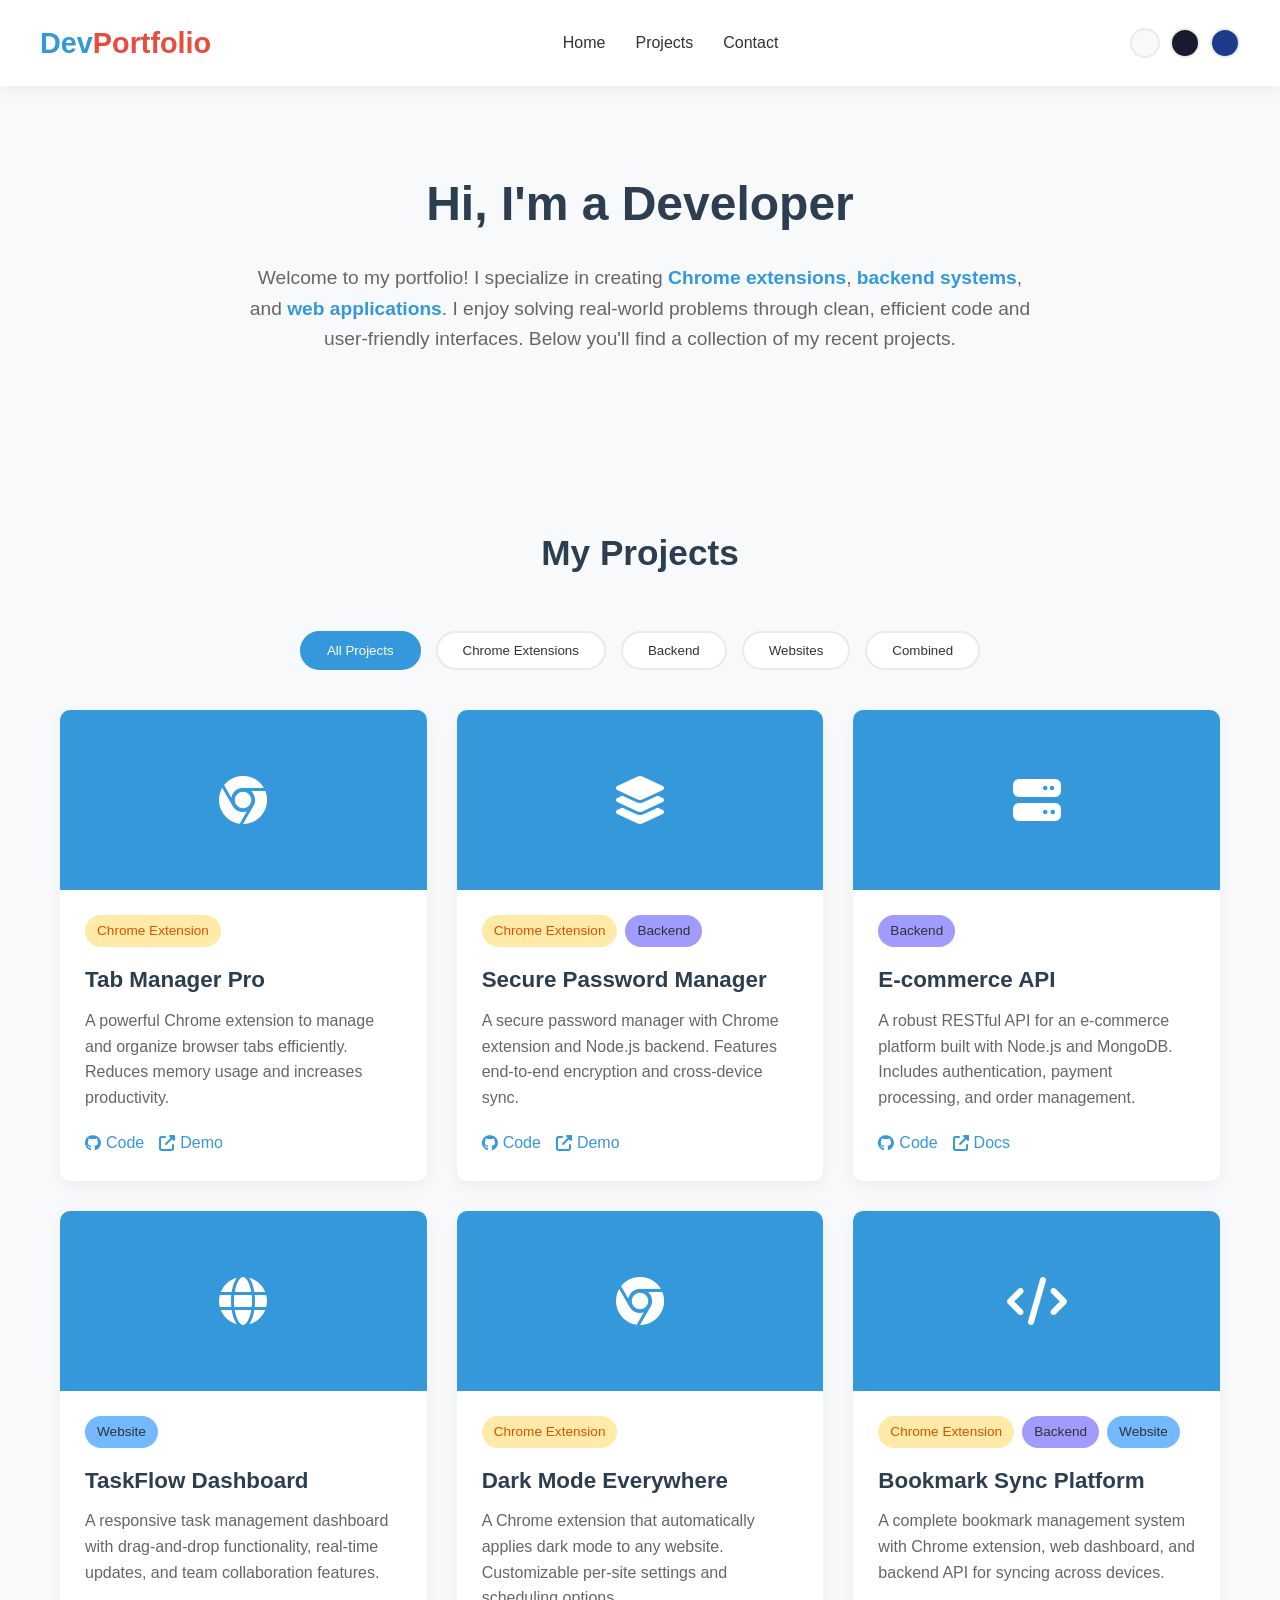
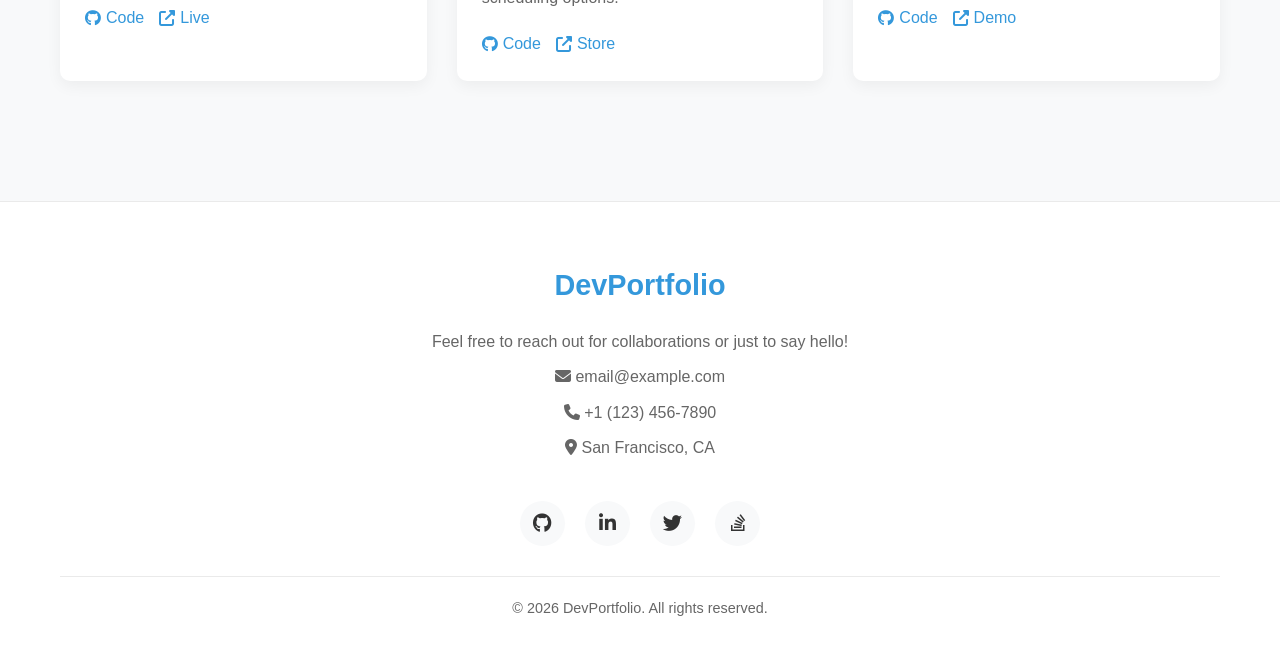
==== index.html @ abdb1343 "first comment" ====
<!DOCTYPE html>
<html lang="en">
<head>
    <meta charset="UTF-8">
    <meta name="viewport" content="width=device-width, initial-scale=1.0">
    <title>My Projects Portfolio</title>
    <link rel="stylesheet" href="https://cdnjs.cloudflare.com/ajax/libs/font-awesome/6.4.0/css/all.min.css">
    <link rel="stylesheet" href="styles.css">
</head>
<body>
    <!-- Header with navigation -->
    <header>
        <div class="container nav-container">
            <div class="logo">Dev<span>Portfolio</span></div>
            <ul class="nav-links">
                <li><a href="#home">Home</a></li>
                <li><a href="#projects">Projects</a></li>
                <li><a href="#contact">Contact</a></li>
            </ul>
            <div class="theme-switcher">
                <div class="theme-btn light" title="Light theme"></div>
                <div class="theme-btn dark" title="Dark theme"></div>
                <div class="theme-btn blue" title="Blue theme"></div>
            </div>
        </div>
    </header>

    <!-- Hero section with introduction -->
    <section class="hero" id="home">
        <div class="container">
            <h1>Hi, I'm a Developer</h1>
            <p>
                Welcome to my portfolio! I specialize in creating <span class="highlight">Chrome extensions</span>, 
                <span class="highlight">backend systems</span>, and <span class="highlight">web applications</span>. 
                I enjoy solving real-world problems through clean, efficient code and user-friendly interfaces.
                Below you'll find a collection of my recent projects.
            </p>
        </div>
    </section>

    <!-- Projects section -->
    <section class="projects" id="projects">
        <div class="container">
            <h2 class="section-title">My Projects</h2>
            
            <!-- Project category tabs -->
            <div class="category-tabs">
                <button class="category-btn active" data-category="all">All Projects</button>
                <button class="category-btn" data-category="chrome">Chrome Extensions</button>
                <button class="category-btn" data-category="backend">Backend</button>
                <button class="category-btn" data-category="web">Websites</button>
                <button class="category-btn" data-category="combined">Combined</button>
            </div>

            <!-- Projects grid -->
            <div class="projects-grid">
                <!-- Project 1 - Chrome Extension -->
                <div class="project-card" data-category="chrome">
                    <div class="project-image">
                        <i class="fab fa-chrome"></i>
                    </div>
                    <div class="project-content">
                        <div class="project-tags">
                            <span class="project-tag chrome">Chrome Extension</span>
                        </div>
                        <h3 class="project-title">Tab Manager Pro</h3>
                        <p class="project-description">
                            A powerful Chrome extension to manage and organize browser tabs efficiently. 
                            Reduces memory usage and increases productivity.
                        </p>
                        <div class="project-links">
                            <a href="#" class="project-link">
                                <i class="fab fa-github"></i> Code
                            </a>
                            <a href="#" class="project-link">
                                <i class="fas fa-external-link-alt"></i> Demo
                            </a>
                        </div>
                    </div>
                </div>

                <!-- Project 2 - Chrome Extension + Backend -->
                <div class="project-card" data-category="combined">
                    <div class="project-image">
                        <i class="fas fa-layer-group"></i>
                    </div>
                    <div class="project-content">
                        <div class="project-tags">
                            <span class="project-tag chrome">Chrome Extension</span>
                            <span class="project-tag backend">Backend</span>
                        </div>
                        <h3 class="project-title">Secure Password Manager</h3>
                        <p class="project-description">
                            A secure password manager with Chrome extension and Node.js backend. 
                            Features end-to-end encryption and cross-device sync.
                        </p>
                        <div class="project-links">
                            <a href="#" class="project-link">
                                <i class="fab fa-github"></i> Code
                            </a>
                            <a href="#" class="project-link">
                                <i class="fas fa-external-link-alt"></i> Demo
                            </a>
                        </div>
                    </div>
                </div>

                <!-- Project 3 - Backend -->
                <div class="project-card" data-category="backend">
                    <div class="project-image">
                        <i class="fas fa-server"></i>
                    </div>
                    <div class="project-content">
                        <div class="project-tags">
                            <span class="project-tag backend">Backend</span>
                        </div>
                        <h3 class="project-title">E-commerce API</h3>
                        <p class="project-description">
                            A robust RESTful API for an e-commerce platform built with Node.js and MongoDB. 
                            Includes authentication, payment processing, and order management.
                        </p>
                        <div class="project-links">
                            <a href="#" class="project-link">
                                <i class="fab fa-github"></i> Code
                            </a>
                            <a href="#" class="project-link">
                                <i class="fas fa-external-link-alt"></i> Docs
                            </a>
                        </div>
                    </div>
                </div>

                <!-- Project 4 - Website -->
                <div class="project-card" data-category="web">
                    <div class="project-image">
                        <i class="fas fa-globe"></i>
                    </div>
                    <div class="project-content">
                        <div class="project-tags">
                            <span class="project-tag web">Website</span>
                        </div>
                        <h3 class="project-title">TaskFlow Dashboard</h3>
                        <p class="project-description">
                            A responsive task management dashboard with drag-and-drop functionality, 
                            real-time updates, and team collaboration features.
                        </p>
                        <div class="project-links">
                            <a href="#" class="project-link">
                                <i class="fab fa-github"></i> Code
                            </a>
                            <a href="#" class="project-link">
                                <i class="fas fa-external-link-alt"></i> Live
                            </a>
                        </div>
                    </div>
                </div>

                <!-- Project 5 - Chrome Extension -->
                <div class="project-card" data-category="chrome">
                    <div class="project-image">
                        <i class="fab fa-chrome"></i>
                    </div>
                    <div class="project-content">
                        <div class="project-tags">
                            <span class="project-tag chrome">Chrome Extension</span>
                        </div>
                        <h3 class="project-title">Dark Mode Everywhere</h3>
                        <p class="project-description">
                            A Chrome extension that automatically applies dark mode to any website. 
                            Customizable per-site settings and scheduling options.
                        </p>
                        <div class="project-links">
                            <a href="#" class="project-link">
                                <i class="fab fa-github"></i> Code
                            </a>
                            <a href="#" class="project-link">
                                <i class="fas fa-external-link-alt"></i> Store
                            </a>
                        </div>
                    </div>
                </div>

                <!-- Project 6 - Combined -->
                <div class="project-card" data-category="combined">
                    <div class="project-image">
                        <i class="fas fa-code"></i>
                    </div>
                    <div class="project-content">
                        <div class="project-tags">
                            <span class="project-tag chrome">Chrome Extension</span>
                            <span class="project-tag backend">Backend</span>
                            <span class="project-tag web">Website</span>
                        </div>
                        <h3 class="project-title">Bookmark Sync Platform</h3>
                        <p class="project-description">
                            A complete bookmark management system with Chrome extension, web dashboard, 
                            and backend API for syncing across devices.
                        </p>
                        <div class="project-links">
                            <a href="#" class="project-link">
                                <i class="fab fa-github"></i> Code
                            </a>
                            <a href="#" class="project-link">
                                <i class="fas fa-external-link-alt"></i> Demo
                            </a>
                        </div>
                    </div>
                </div>
            </div>
        </div>
    </section>

    <!-- Footer with contact info -->
    <footer id="contact">
        <div class="container">
            <div class="footer-content">
                <div class="footer-logo">Dev<span>Portfolio</span></div>
                
                <div class="contact-info">
                    <p>Feel free to reach out for collaborations or just to say hello!</p>
                    <!-- You can update these contact details later -->
                    <p><i class="fas fa-envelope"></i> email@example.com</p>
                    <p><i class="fas fa-phone"></i> +1 (123) 456-7890</p>
                    <p><i class="fas fa-map-marker-alt"></i> San Francisco, CA</p>
                </div>
                
                <div class="social-icons">
                    <!-- You can update these social links later -->
                    <a href="#" class="social-icon" title="GitHub">
                        <i class="fab fa-github"></i>
                    </a>
                    <a href="#" class="social-icon" title="LinkedIn">
                        <i class="fab fa-linkedin-in"></i>
                    </a>
                    <a href="#" class="social-icon" title="Twitter">
                        <i class="fab fa-twitter"></i>
                    </a>
                    <a href="#" class="social-icon" title="Stack Overflow">
                        <i class="fab fa-stack-overflow"></i>
                    </a>
                </div>
                
                <div class="copyright">
                    &copy; <span id="currentYear"></span> DevPortfolio. All rights reserved.
                </div>
            </div>
        </div>
    </footer>

    <script src="script.js"></script>
</body>
</html>
---- styles.css ----
/* CSS Variables for easy theme changes */
        :root {
            /* Light theme (default) */
            --primary-color: #2c3e50;
            --secondary-color: #3498db;
            --accent-color: #e74c3c;
            --background-color: #f8f9fa;
            --card-background: #ffffff;
            --text-color: #333333;
            --text-light: #666666;
            --border-color: #eaeaea;
            --shadow: 0 5px 15px rgba(0, 0, 0, 0.05);
            --transition: all 0.3s ease;
        }

        /* Dark theme */
        .dark-theme {
            --primary-color: #ecf0f1;
            --secondary-color: #3498db;
            --accent-color: #e74c3c;
            --background-color: #1a1a2e;
            --card-background: #16213e;
            --text-color: #f1f1f1;
            --text-light: #b0b0b0;
            --border-color: #2d3748;
            --shadow: 0 5px 15px rgba(0, 0, 0, 0.2);
        }

        /* Blue theme */
        .blue-theme {
            --primary-color: #1e3a8a;
            --secondary-color: #3b82f6;
            --accent-color: #f59e0b;
            --background-color: #f0f9ff;
            --card-background: #ffffff;
            --text-color: #1e293b;
            --text-light: #64748b;
            --border-color: #e2e8f0;
            --shadow: 0 5px 15px rgba(59, 130, 246, 0.05);
        }

        /* Reset and base styles */
        * {
            margin: 0;
            padding: 0;
            box-sizing: border-box;
        }

        body {
            font-family: 'Segoe UI', Tahoma, Geneva, Verdana, sans-serif;
            background-color: var(--background-color);
            color: var(--text-color);
            line-height: 1.6;
            transition: var(--transition);
        }

        .container {
            max-width: 1200px;
            margin: 0 auto;
            padding: 0 20px;
        }

        /* Header styles */
        header {
            background-color: var(--card-background);
            box-shadow: var(--shadow);
            position: sticky;
            top: 0;
            z-index: 100;
        }

        .nav-container {
            display: flex;
            justify-content: space-between;
            align-items: center;
            padding: 20px 0;
        }

        .logo {
            font-size: 1.8rem;
            font-weight: 700;
            color: var(--secondary-color);
        }

        .logo span {
            color: var(--accent-color);
        }

        .nav-links {
            display: flex;
            list-style: none;
            gap: 30px;
        }

        .nav-links a {
            text-decoration: none;
            color: var(--text-color);
            font-weight: 500;
            transition: var(--transition);
        }

        .nav-links a:hover {
            color: var(--secondary-color);
        }

        .theme-switcher {
            display: flex;
            gap: 10px;
        }

        .theme-btn {
            width: 30px;
            height: 30px;
            border-radius: 50%;
            border: 2px solid var(--border-color);
            cursor: pointer;
            transition: var(--transition);
        }

        .theme-btn:hover {
            transform: scale(1.1);
        }

        .theme-btn.light {
            background-color: #f8f9fa;
        }

        .theme-btn.dark {
            background-color: #1a1a2e;
        }

        .theme-btn.blue {
            background-color: #1e3a8a;
        }

        /* Hero section */
        .hero {
            padding: 80px 0;
            text-align: center;
        }

        .hero h1 {
            font-size: 3rem;
            margin-bottom: 20px;
            color: var(--primary-color);
        }

        .hero p {
            font-size: 1.2rem;
            max-width: 800px;
            margin: 0 auto 30px;
            color: var(--text-light);
        }

        .highlight {
            color: var(--secondary-color);
            font-weight: 600;
        }

        /* Projects section */
        .section-title {
            text-align: center;
            margin-bottom: 50px;
            color: var(--primary-color);
            font-size: 2.2rem;
        }

        .projects {
            padding: 60px 0;
        }

        .category-tabs {
            display: flex;
            justify-content: center;
            flex-wrap: wrap;
            gap: 15px;
            margin-bottom: 40px;
        }

        .category-btn {
            padding: 10px 25px;
            background-color: var(--card-background);
            border: 2px solid var(--border-color);
            color: var(--text-color);
            border-radius: 30px;
            cursor: pointer;
            font-weight: 500;
            transition: var(--transition);
        }

        .category-btn.active,
        .category-btn:hover {
            background-color: var(--secondary-color);
            color: white;
            border-color: var(--secondary-color);
        }

        .projects-grid {
            display: grid;
            grid-template-columns: repeat(auto-fill, minmax(300px, 1fr));
            gap: 30px;
        }

        .project-card {
            background-color: var(--card-background);
            border-radius: 10px;
            overflow: hidden;
            box-shadow: var(--shadow);
            transition: var(--transition);
        }

        .project-card:hover {
            transform: translateY(-10px);
            box-shadow: 0 15px 30px rgba(0, 0, 0, 0.1);
        }

        .project-image {
            height: 180px;
            background-color: var(--secondary-color);
            display: flex;
            align-items: center;
            justify-content: center;
            color: white;
            font-size: 3rem;
        }

        .project-content {
            padding: 25px;
        }

        .project-tags {
            display: flex;
            flex-wrap: wrap;
            gap: 8px;
            margin-bottom: 15px;
        }

        .project-tag {
            background-color: var(--background-color);
            color: var(--text-light);
            padding: 5px 12px;
            border-radius: 20px;
            font-size: 0.85rem;
        }

        .project-tag.chrome {
            background-color: #ffeaa7;
            color: #d35400;
        }

        .project-tag.backend {
            background-color: #a29bfe;
            color: #2d3436;
        }

        .project-tag.web {
            background-color: #74b9ff;
            color: #2d3436;
        }

        .project-tag.combined {
            background-color: #fd79a8;
            color: white;
        }

        .project-title {
            font-size: 1.4rem;
            margin-bottom: 10px;
            color: var(--primary-color);
        }

        .project-description {
            color: var(--text-light);
            margin-bottom: 20px;
        }

        .project-links {
            display: flex;
            gap: 15px;
        }

        .project-link {
            text-decoration: none;
            color: var(--secondary-color);
            font-weight: 500;
            display: flex;
            align-items: center;
            gap: 5px;
            transition: var(--transition);
        }

        .project-link:hover {
            color: var(--accent-color);
        }

        /* Footer */
        footer {
            background-color: var(--card-background);
            padding: 60px 0 30px;
            margin-top: 60px;
            border-top: 1px solid var(--border-color);
        }

        .footer-content {
            display: flex;
            flex-direction: column;
            align-items: center;
            text-align: center;
        }

        .footer-logo {
            font-size: 1.8rem;
            font-weight: 700;
            color: var(--secondary-color);
            margin-bottom: 20px;
        }

        .contact-info {
            margin-bottom: 30px;
        }

        .contact-info p {
            margin-bottom: 10px;
            color: var(--text-light);
        }

        .social-icons {
            display: flex;
            gap: 20px;
            margin-bottom: 30px;
        }

        .social-icon {
            display: flex;
            align-items: center;
            justify-content: center;
            width: 45px;
            height: 45px;
            background-color: var(--background-color);
            color: var(--text-color);
            border-radius: 50%;
            font-size: 1.2rem;
            transition: var(--transition);
            text-decoration: none;
        }

        .social-icon:hover {
            background-color: var(--secondary-color);
            color: white;
            transform: translateY(-5px);
        }

        .copyright {
            color: var(--text-light);
            font-size: 0.9rem;
            padding-top: 20px;
            border-top: 1px solid var(--border-color);
            width: 100%;
        }

        /* Responsive design */
        @media (max-width: 768px) {
            .nav-container {
                flex-direction: column;
                gap: 20px;
            }

            .nav-links {
                gap: 20px;
            }

            .hero h1 {
                font-size: 2.2rem;
            }

            .hero p {
                font-size: 1rem;
            }

            .projects-grid {
                grid-template-columns: repeat(auto-fill, minmax(280px, 1fr));
            }

            .category-tabs {
                gap: 10px;
            }

            .category-btn {
                padding: 8px 20px;
                font-size: 0.9rem;
            }
        }

        @media (max-width: 480px) {
            .nav-links {
                flex-direction: column;
                align-items: center;
                gap: 10px;
            }

            .hero h1 {
                font-size: 1.8rem;
            }

            .section-title {
                font-size: 1.8rem;
            }

            .projects-grid {
                grid-template-columns: 1fr;
            }
        }
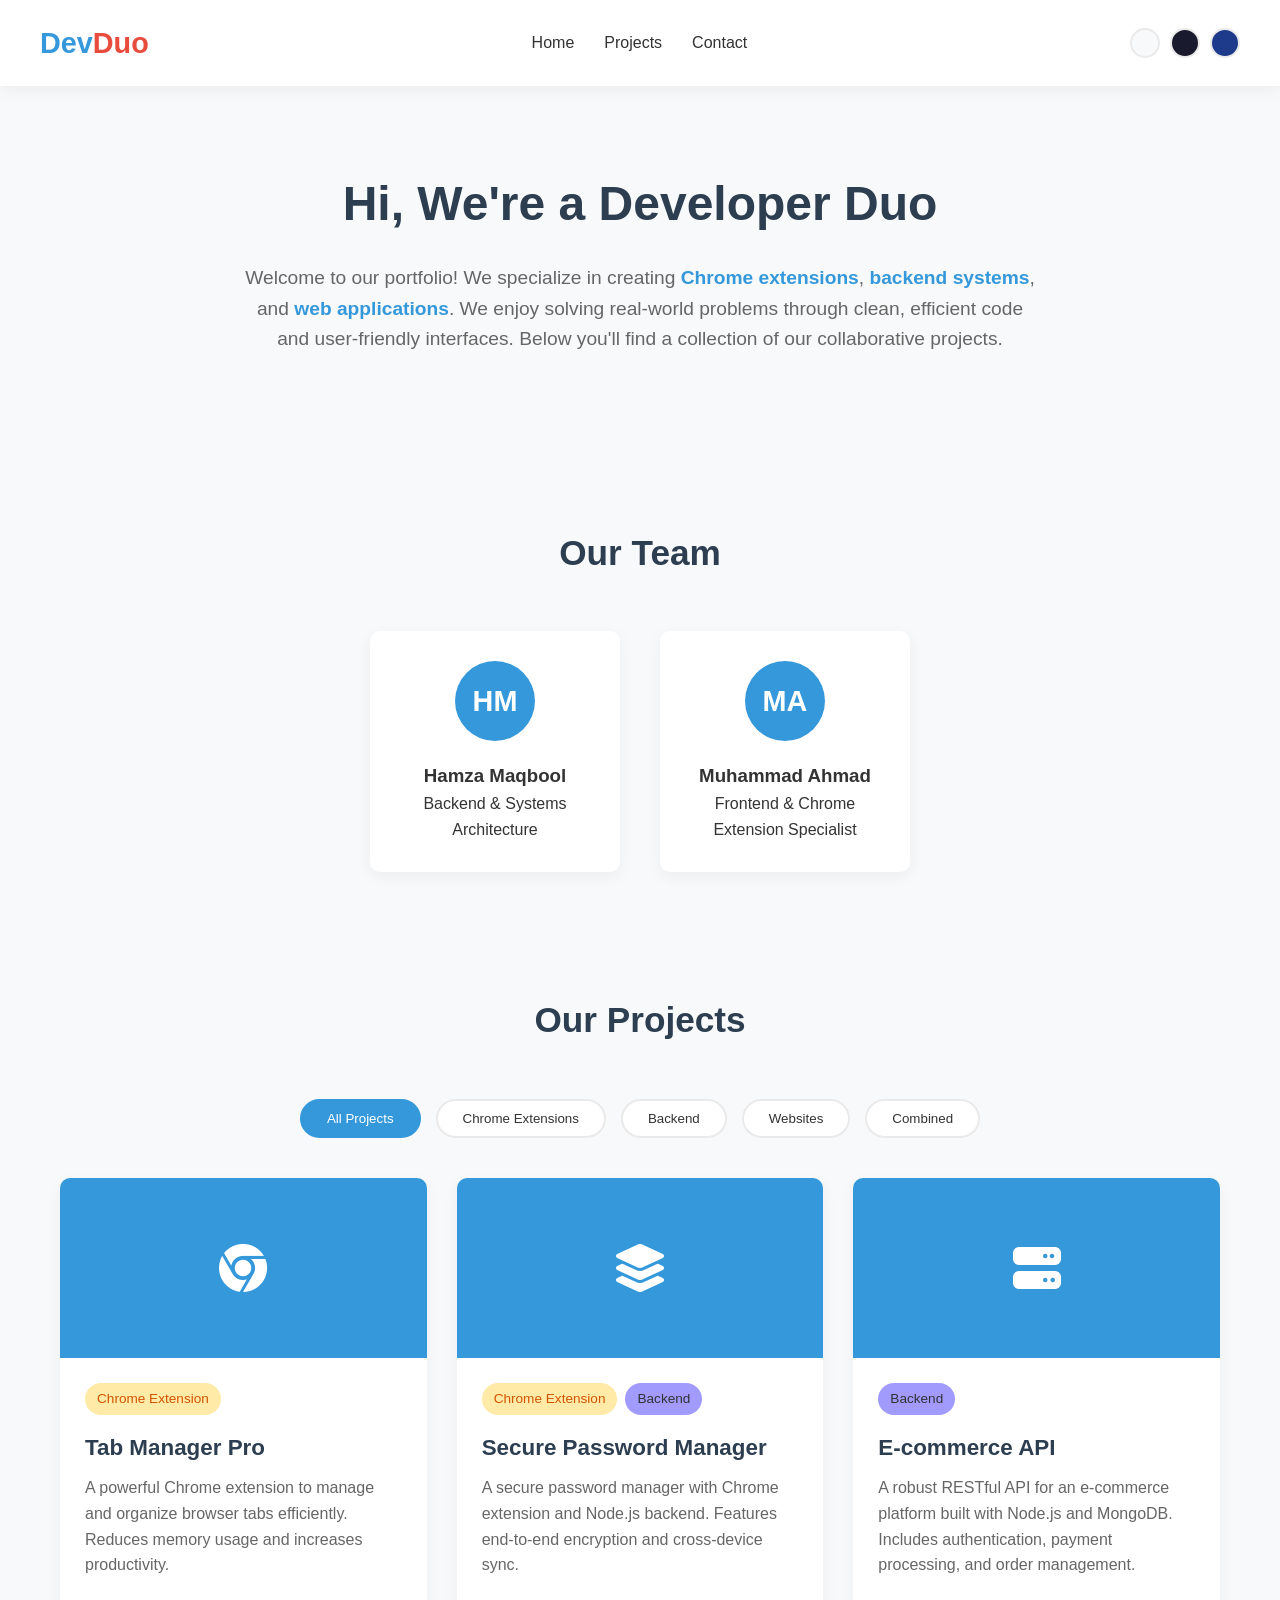
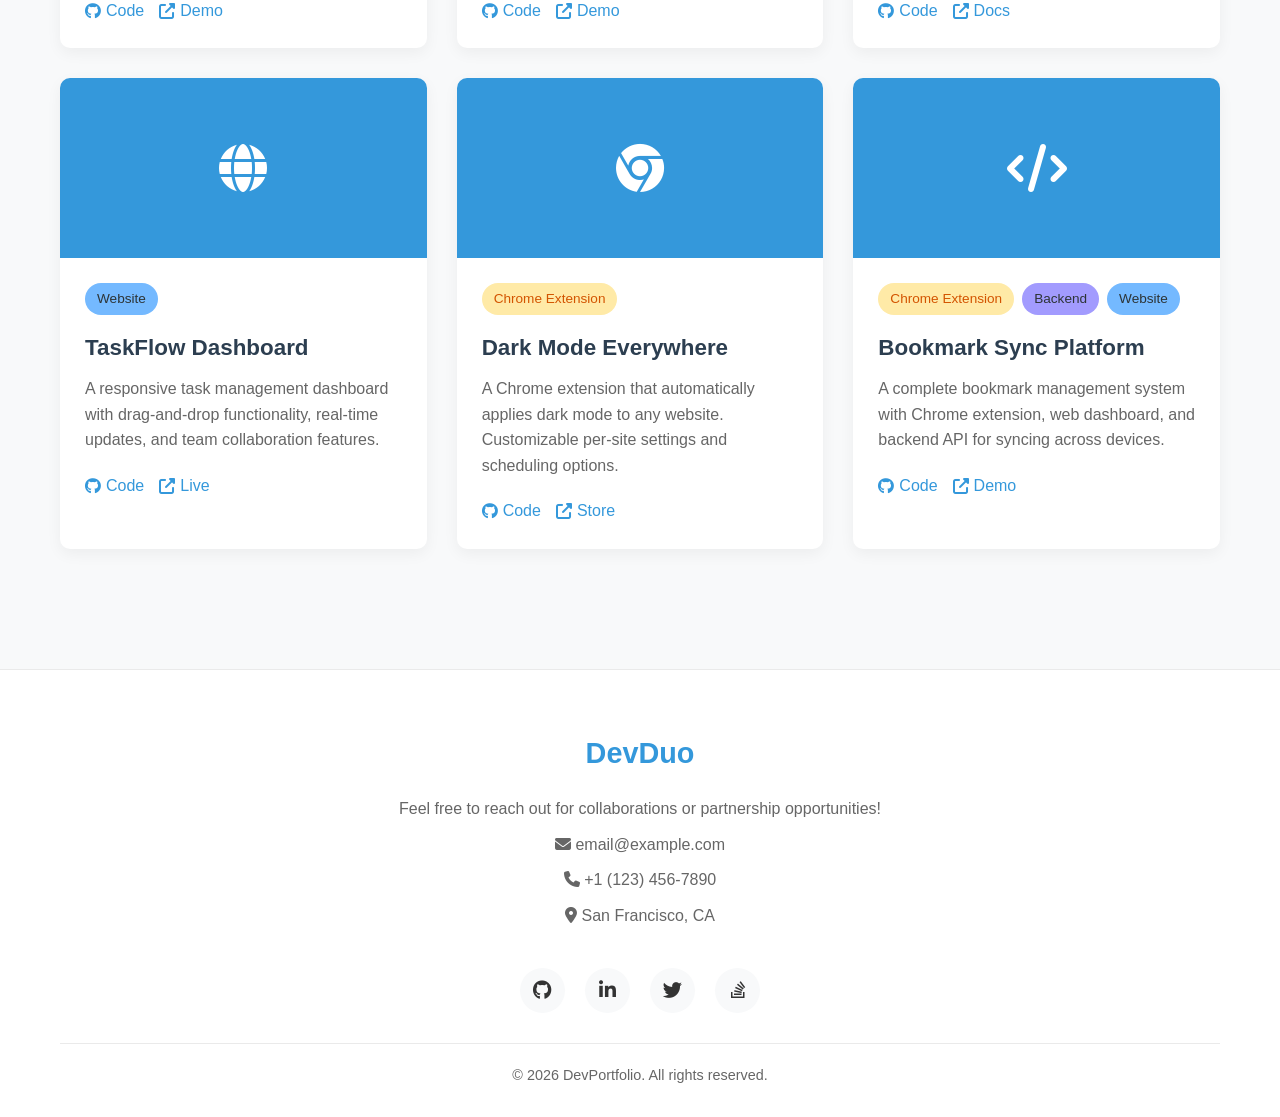
==== commit 309965cf: "content updated" ====
--- a/index.html
+++ b/index.html
@@ -1,17 +1,22 @@
 <!DOCTYPE html>
 <html lang="en">
+
 <head>
     <meta charset="UTF-8">
     <meta name="viewport" content="width=device-width, initial-scale=1.0">
-    <title>My Projects Portfolio</title>
+   <title>Our Projects | Developer Duo Portfolio</title>
     <link rel="stylesheet" href="https://cdnjs.cloudflare.com/ajax/libs/font-awesome/6.4.0/css/all.min.css">
     <link rel="stylesheet" href="styles.css">
+    <style>
+
+    </style>
 </head>
+
 <body>
     <!-- Header with navigation -->
     <header>
         <div class="container nav-container">
-            <div class="logo">Dev<span>Portfolio</span></div>
+            <div class="logo">Dev<span>Duo</span></div>
             <ul class="nav-links">
                 <li><a href="#home">Home</a></li>
                 <li><a href="#projects">Projects</a></li>
@@ -28,21 +33,41 @@
     <!-- Hero section with introduction -->
     <section class="hero" id="home">
         <div class="container">
-            <h1>Hi, I'm a Developer</h1>
+            <h1>Hi, We're a Developer Duo</h1>
             <p>
-                Welcome to my portfolio! I specialize in creating <span class="highlight">Chrome extensions</span>, 
-                <span class="highlight">backend systems</span>, and <span class="highlight">web applications</span>. 
-                I enjoy solving real-world problems through clean, efficient code and user-friendly interfaces.
-                Below you'll find a collection of my recent projects.
+                Welcome to our portfolio! We specialize in creating <span class="highlight">Chrome extensions</span>,
+                <span class="highlight">backend systems</span>, and <span class="highlight">web applications</span>.
+                We enjoy solving real-world problems through clean, efficient code and user-friendly interfaces.
+                Below you'll find a collection of our collaborative projects.
             </p>
+        </div>
+    </section>
+
+    <!-- Team Section -->
+    <section class="team">
+        <div class="container">
+            <h2 class="section-title">Our Team</h2>
+            <div class="team-members">
+                                <div class="team-member">
+                    <div class="member-avatar">HM</div>
+                    <h3>Hamza Maqbool</h3>
+                    <p>Backend & Systems Architecture</p>
+                </div>
+                <div class="team-member">
+                    <div class="member-avatar">MA</div>
+                    <h3>Muhammad Ahmad</h3>
+                    <p>Frontend & Chrome Extension Specialist</p>
+                </div>
+
+            </div>
         </div>
     </section>
 
     <!-- Projects section -->
     <section class="projects" id="projects">
         <div class="container">
-            <h2 class="section-title">My Projects</h2>
-            
+            <h2 class="section-title">Our Projects</h2>
+
             <!-- Project category tabs -->
             <div class="category-tabs">
                 <button class="category-btn active" data-category="all">All Projects</button>
@@ -65,7 +90,7 @@
                         </div>
                         <h3 class="project-title">Tab Manager Pro</h3>
                         <p class="project-description">
-                            A powerful Chrome extension to manage and organize browser tabs efficiently. 
+                            A powerful Chrome extension to manage and organize browser tabs efficiently.
                             Reduces memory usage and increases productivity.
                         </p>
                         <div class="project-links">
@@ -91,7 +116,7 @@
                         </div>
                         <h3 class="project-title">Secure Password Manager</h3>
                         <p class="project-description">
-                            A secure password manager with Chrome extension and Node.js backend. 
+                            A secure password manager with Chrome extension and Node.js backend.
                             Features end-to-end encryption and cross-device sync.
                         </p>
                         <div class="project-links">
@@ -116,7 +141,7 @@
                         </div>
                         <h3 class="project-title">E-commerce API</h3>
                         <p class="project-description">
-                            A robust RESTful API for an e-commerce platform built with Node.js and MongoDB. 
+                            A robust RESTful API for an e-commerce platform built with Node.js and MongoDB.
                             Includes authentication, payment processing, and order management.
                         </p>
                         <div class="project-links">
@@ -141,7 +166,7 @@
                         </div>
                         <h3 class="project-title">TaskFlow Dashboard</h3>
                         <p class="project-description">
-                            A responsive task management dashboard with drag-and-drop functionality, 
+                            A responsive task management dashboard with drag-and-drop functionality,
                             real-time updates, and team collaboration features.
                         </p>
                         <div class="project-links">
@@ -166,7 +191,7 @@
                         </div>
                         <h3 class="project-title">Dark Mode Everywhere</h3>
                         <p class="project-description">
-                            A Chrome extension that automatically applies dark mode to any website. 
+                            A Chrome extension that automatically applies dark mode to any website.
                             Customizable per-site settings and scheduling options.
                         </p>
                         <div class="project-links">
@@ -193,7 +218,7 @@
                         </div>
                         <h3 class="project-title">Bookmark Sync Platform</h3>
                         <p class="project-description">
-                            A complete bookmark management system with Chrome extension, web dashboard, 
+                            A complete bookmark management system with Chrome extension, web dashboard,
                             and backend API for syncing across devices.
                         </p>
                         <div class="project-links">
@@ -214,16 +239,16 @@
     <footer id="contact">
         <div class="container">
             <div class="footer-content">
-                <div class="footer-logo">Dev<span>Portfolio</span></div>
-                
+                <div class="footer-logo">Dev<span>Duo</span></div>
+
                 <div class="contact-info">
-                    <p>Feel free to reach out for collaborations or just to say hello!</p>
+                    <p>Feel free to reach out for collaborations or partnership opportunities!</p>
                     <!-- You can update these contact details later -->
                     <p><i class="fas fa-envelope"></i> email@example.com</p>
                     <p><i class="fas fa-phone"></i> +1 (123) 456-7890</p>
                     <p><i class="fas fa-map-marker-alt"></i> San Francisco, CA</p>
                 </div>
-                
+
                 <div class="social-icons">
                     <!-- You can update these social links later -->
                     <a href="#" class="social-icon" title="GitHub">
@@ -239,7 +264,7 @@
                         <i class="fab fa-stack-overflow"></i>
                     </a>
                 </div>
-                
+
                 <div class="copyright">
                     &copy; <span id="currentYear"></span> DevPortfolio. All rights reserved.
                 </div>
@@ -249,4 +274,5 @@
 
     <script src="script.js"></script>
 </body>
+
 </html>
--- a/styles.css
+++ b/styles.css
@@ -1,412 +1,459 @@
  /* CSS Variables for easy theme changes */
-        :root {
-            /* Light theme (default) */
-            --primary-color: #2c3e50;
-            --secondary-color: #3498db;
-            --accent-color: #e74c3c;
-            --background-color: #f8f9fa;
-            --card-background: #ffffff;
-            --text-color: #333333;
-            --text-light: #666666;
-            --border-color: #eaeaea;
-            --shadow: 0 5px 15px rgba(0, 0, 0, 0.05);
-            --transition: all 0.3s ease;
-        }
-
-        /* Dark theme */
-        .dark-theme {
-            --primary-color: #ecf0f1;
-            --secondary-color: #3498db;
-            --accent-color: #e74c3c;
-            --background-color: #1a1a2e;
-            --card-background: #16213e;
-            --text-color: #f1f1f1;
-            --text-light: #b0b0b0;
-            --border-color: #2d3748;
-            --shadow: 0 5px 15px rgba(0, 0, 0, 0.2);
-        }
-
-        /* Blue theme */
-        .blue-theme {
-            --primary-color: #1e3a8a;
-            --secondary-color: #3b82f6;
-            --accent-color: #f59e0b;
-            --background-color: #f0f9ff;
-            --card-background: #ffffff;
-            --text-color: #1e293b;
-            --text-light: #64748b;
-            --border-color: #e2e8f0;
-            --shadow: 0 5px 15px rgba(59, 130, 246, 0.05);
-        }
-
-        /* Reset and base styles */
-        * {
-            margin: 0;
-            padding: 0;
-            box-sizing: border-box;
-        }
-
-        body {
-            font-family: 'Segoe UI', Tahoma, Geneva, Verdana, sans-serif;
-            background-color: var(--background-color);
-            color: var(--text-color);
-            line-height: 1.6;
-            transition: var(--transition);
-        }
-
-        .container {
-            max-width: 1200px;
-            margin: 0 auto;
-            padding: 0 20px;
-        }
-
-        /* Header styles */
-        header {
-            background-color: var(--card-background);
-            box-shadow: var(--shadow);
-            position: sticky;
-            top: 0;
-            z-index: 100;
-        }
-
-        .nav-container {
-            display: flex;
-            justify-content: space-between;
-            align-items: center;
-            padding: 20px 0;
-        }
-
-        .logo {
-            font-size: 1.8rem;
-            font-weight: 700;
-            color: var(--secondary-color);
-        }
-
-        .logo span {
-            color: var(--accent-color);
-        }
-
-        .nav-links {
-            display: flex;
-            list-style: none;
-            gap: 30px;
-        }
-
-        .nav-links a {
-            text-decoration: none;
-            color: var(--text-color);
-            font-weight: 500;
-            transition: var(--transition);
-        }
-
-        .nav-links a:hover {
-            color: var(--secondary-color);
-        }
-
-        .theme-switcher {
-            display: flex;
-            gap: 10px;
-        }
-
-        .theme-btn {
-            width: 30px;
-            height: 30px;
-            border-radius: 50%;
-            border: 2px solid var(--border-color);
-            cursor: pointer;
-            transition: var(--transition);
-        }
-
-        .theme-btn:hover {
-            transform: scale(1.1);
-        }
-
-        .theme-btn.light {
-            background-color: #f8f9fa;
-        }
-
-        .theme-btn.dark {
-            background-color: #1a1a2e;
-        }
-
-        .theme-btn.blue {
-            background-color: #1e3a8a;
-        }
-
-        /* Hero section */
-        .hero {
-            padding: 80px 0;
-            text-align: center;
-        }
-
-        .hero h1 {
-            font-size: 3rem;
-            margin-bottom: 20px;
-            color: var(--primary-color);
-        }
-
-        .hero p {
-            font-size: 1.2rem;
-            max-width: 800px;
-            margin: 0 auto 30px;
-            color: var(--text-light);
-        }
-
-        .highlight {
-            color: var(--secondary-color);
-            font-weight: 600;
-        }
-
-        /* Projects section */
-        .section-title {
-            text-align: center;
-            margin-bottom: 50px;
-            color: var(--primary-color);
-            font-size: 2.2rem;
-        }
-
-        .projects {
-            padding: 60px 0;
-        }
-
-        .category-tabs {
-            display: flex;
-            justify-content: center;
-            flex-wrap: wrap;
-            gap: 15px;
-            margin-bottom: 40px;
-        }
-
-        .category-btn {
-            padding: 10px 25px;
-            background-color: var(--card-background);
-            border: 2px solid var(--border-color);
-            color: var(--text-color);
-            border-radius: 30px;
-            cursor: pointer;
-            font-weight: 500;
-            transition: var(--transition);
-        }
-
-        .category-btn.active,
-        .category-btn:hover {
-            background-color: var(--secondary-color);
-            color: white;
-            border-color: var(--secondary-color);
-        }
-
-        .projects-grid {
-            display: grid;
-            grid-template-columns: repeat(auto-fill, minmax(300px, 1fr));
-            gap: 30px;
-        }
-
-        .project-card {
-            background-color: var(--card-background);
-            border-radius: 10px;
-            overflow: hidden;
-            box-shadow: var(--shadow);
-            transition: var(--transition);
-        }
-
-        .project-card:hover {
-            transform: translateY(-10px);
-            box-shadow: 0 15px 30px rgba(0, 0, 0, 0.1);
-        }
-
-        .project-image {
-            height: 180px;
-            background-color: var(--secondary-color);
-            display: flex;
-            align-items: center;
-            justify-content: center;
-            color: white;
-            font-size: 3rem;
-        }
-
-        .project-content {
-            padding: 25px;
-        }
-
-        .project-tags {
-            display: flex;
-            flex-wrap: wrap;
-            gap: 8px;
-            margin-bottom: 15px;
-        }
-
-        .project-tag {
-            background-color: var(--background-color);
-            color: var(--text-light);
-            padding: 5px 12px;
-            border-radius: 20px;
-            font-size: 0.85rem;
-        }
-
-        .project-tag.chrome {
-            background-color: #ffeaa7;
-            color: #d35400;
-        }
-
-        .project-tag.backend {
-            background-color: #a29bfe;
-            color: #2d3436;
-        }
-
-        .project-tag.web {
-            background-color: #74b9ff;
-            color: #2d3436;
-        }
-
-        .project-tag.combined {
-            background-color: #fd79a8;
-            color: white;
-        }
-
-        .project-title {
-            font-size: 1.4rem;
-            margin-bottom: 10px;
-            color: var(--primary-color);
-        }
-
-        .project-description {
-            color: var(--text-light);
-            margin-bottom: 20px;
-        }
-
-        .project-links {
-            display: flex;
-            gap: 15px;
-        }
-
-        .project-link {
-            text-decoration: none;
-            color: var(--secondary-color);
-            font-weight: 500;
-            display: flex;
-            align-items: center;
-            gap: 5px;
-            transition: var(--transition);
-        }
-
-        .project-link:hover {
-            color: var(--accent-color);
-        }
-
-        /* Footer */
-        footer {
-            background-color: var(--card-background);
-            padding: 60px 0 30px;
-            margin-top: 60px;
-            border-top: 1px solid var(--border-color);
-        }
-
-        .footer-content {
-            display: flex;
-            flex-direction: column;
-            align-items: center;
-            text-align: center;
-        }
-
-        .footer-logo {
-            font-size: 1.8rem;
-            font-weight: 700;
-            color: var(--secondary-color);
-            margin-bottom: 20px;
-        }
-
-        .contact-info {
-            margin-bottom: 30px;
-        }
-
-        .contact-info p {
-            margin-bottom: 10px;
-            color: var(--text-light);
-        }
-
-        .social-icons {
-            display: flex;
-            gap: 20px;
-            margin-bottom: 30px;
-        }
-
-        .social-icon {
-            display: flex;
-            align-items: center;
-            justify-content: center;
-            width: 45px;
-            height: 45px;
-            background-color: var(--background-color);
-            color: var(--text-color);
-            border-radius: 50%;
-            font-size: 1.2rem;
-            transition: var(--transition);
-            text-decoration: none;
-        }
-
-        .social-icon:hover {
-            background-color: var(--secondary-color);
-            color: white;
-            transform: translateY(-5px);
-        }
-
-        .copyright {
-            color: var(--text-light);
-            font-size: 0.9rem;
-            padding-top: 20px;
-            border-top: 1px solid var(--border-color);
-            width: 100%;
-        }
-
-        /* Responsive design */
-        @media (max-width: 768px) {
-            .nav-container {
-                flex-direction: column;
-                gap: 20px;
-            }
-
-            .nav-links {
-                gap: 20px;
-            }
-
-            .hero h1 {
-                font-size: 2.2rem;
-            }
-
-            .hero p {
-                font-size: 1rem;
-            }
-
-            .projects-grid {
-                grid-template-columns: repeat(auto-fill, minmax(280px, 1fr));
-            }
-
-            .category-tabs {
-                gap: 10px;
-            }
-
-            .category-btn {
-                padding: 8px 20px;
-                font-size: 0.9rem;
-            }
-        }
-
-        @media (max-width: 480px) {
-            .nav-links {
-                flex-direction: column;
-                align-items: center;
-                gap: 10px;
-            }
-
-            .hero h1 {
-                font-size: 1.8rem;
-            }
-
-            .section-title {
-                font-size: 1.8rem;
-            }
-
-            .projects-grid {
-                grid-template-columns: 1fr;
-            }
-        }+ :root {
+     /* Light theme (default) */
+     --primary-color: #2c3e50;
+     --secondary-color: #3498db;
+     --accent-color: #e74c3c;
+     --background-color: #f8f9fa;
+     --card-background: #ffffff;
+     --text-color: #333333;
+     --text-light: #666666;
+     --border-color: #eaeaea;
+     --shadow: 0 5px 15px rgba(0, 0, 0, 0.05);
+     --transition: all 0.3s ease;
+ }
+
+ /* Dark theme */
+ .dark-theme {
+     --primary-color: #ecf0f1;
+     --secondary-color: #3498db;
+     --accent-color: #e74c3c;
+     --background-color: #1a1a2e;
+     --card-background: #16213e;
+     --text-color: #f1f1f1;
+     --text-light: #b0b0b0;
+     --border-color: #2d3748;
+     --shadow: 0 5px 15px rgba(0, 0, 0, 0.2);
+ }
+
+ /* Blue theme */
+ .blue-theme {
+     --primary-color: #1e3a8a;
+     --secondary-color: #3b82f6;
+     --accent-color: #f59e0b;
+     --background-color: #f0f9ff;
+     --card-background: #ffffff;
+     --text-color: #1e293b;
+     --text-light: #64748b;
+     --border-color: #e2e8f0;
+     --shadow: 0 5px 15px rgba(59, 130, 246, 0.05);
+ }
+
+ /* Reset and base styles */
+ * {
+     margin: 0;
+     padding: 0;
+     box-sizing: border-box;
+ }
+
+ body {
+     font-family: 'Segoe UI', Tahoma, Geneva, Verdana, sans-serif;
+     background-color: var(--background-color);
+     color: var(--text-color);
+     line-height: 1.6;
+     transition: var(--transition);
+ }
+
+ .container {
+     max-width: 1200px;
+     margin: 0 auto;
+     padding: 0 20px;
+ }
+
+ /* Header styles */
+ header {
+     background-color: var(--card-background);
+     box-shadow: var(--shadow);
+     position: sticky;
+     top: 0;
+     z-index: 100;
+ }
+
+ .nav-container {
+     display: flex;
+     justify-content: space-between;
+     align-items: center;
+     padding: 20px 0;
+ }
+
+ .logo {
+     font-size: 1.8rem;
+     font-weight: 700;
+     color: var(--secondary-color);
+ }
+
+ .logo span {
+     color: var(--accent-color);
+ }
+
+ .nav-links {
+     display: flex;
+     list-style: none;
+     gap: 30px;
+ }
+
+ .nav-links a {
+     text-decoration: none;
+     color: var(--text-color);
+     font-weight: 500;
+     transition: var(--transition);
+ }
+
+ .nav-links a:hover {
+     color: var(--secondary-color);
+ }
+
+ .theme-switcher {
+     display: flex;
+     gap: 10px;
+ }
+
+ .theme-btn {
+     width: 30px;
+     height: 30px;
+     border-radius: 50%;
+     border: 2px solid var(--border-color);
+     cursor: pointer;
+     transition: var(--transition);
+ }
+
+ .theme-btn:hover {
+     transform: scale(1.1);
+ }
+
+ .theme-btn.light {
+     background-color: #f8f9fa;
+ }
+
+ .theme-btn.dark {
+     background-color: #1a1a2e;
+ }
+
+ .theme-btn.blue {
+     background-color: #1e3a8a;
+ }
+
+ /* Hero section */
+ .hero {
+     padding: 80px 0;
+     text-align: center;
+ }
+
+ .hero h1 {
+     font-size: 3rem;
+     margin-bottom: 20px;
+     color: var(--primary-color);
+ }
+
+ .hero p {
+     font-size: 1.2rem;
+     max-width: 800px;
+     margin: 0 auto 30px;
+     color: var(--text-light);
+ }
+
+ .highlight {
+     color: var(--secondary-color);
+     font-weight: 600;
+ }
+ /* Team styles */
+ .team {
+     padding: 60px 0;
+     background-color: var(--background-color);
+ }
+
+ .team-members {
+     display: flex;
+     justify-content: center;
+     gap: 40px;
+     flex-wrap: wrap;
+ }
+
+ .team-member {
+     text-align: center;
+     background: var(--card-background);
+     padding: 30px;
+     border-radius: 10px;
+     box-shadow: var(--shadow);
+     width: 250px;
+ }
+
+ .member-avatar {
+     width: 80px;
+     height: 80px;
+     background: var(--secondary-color);
+     color: white;
+     border-radius: 50%;
+     display: flex;
+     align-items: center;
+     justify-content: center;
+     font-size: 1.8rem;
+     font-weight: bold;
+     margin: 0 auto 20px;
+ }
+
+ .collaboration-badge {
+     background: var(--accent-color);
+     color: white;
+     padding: 4px 10px;
+     border-radius: 12px;
+     font-size: 0.8rem;
+     display: inline-flex;
+     align-items: center;
+     gap: 5px;
+     margin-bottom: 10px;
+ }
+
+ /* Projects section */
+ .section-title {
+     text-align: center;
+     margin-bottom: 50px;
+     color: var(--primary-color);
+     font-size: 2.2rem;
+ }
+
+ .projects {
+     padding: 60px 0;
+ }
+
+ .category-tabs {
+     display: flex;
+     justify-content: center;
+     flex-wrap: wrap;
+     gap: 15px;
+     margin-bottom: 40px;
+ }
+
+ .category-btn {
+     padding: 10px 25px;
+     background-color: var(--card-background);
+     border: 2px solid var(--border-color);
+     color: var(--text-color);
+     border-radius: 30px;
+     cursor: pointer;
+     font-weight: 500;
+     transition: var(--transition);
+ }
+
+ .category-btn.active,
+ .category-btn:hover {
+     background-color: var(--secondary-color);
+     color: white;
+     border-color: var(--secondary-color);
+ }
+
+ .projects-grid {
+     display: grid;
+     grid-template-columns: repeat(auto-fill, minmax(300px, 1fr));
+     gap: 30px;
+ }
+
+ .project-card {
+     background-color: var(--card-background);
+     border-radius: 10px;
+     overflow: hidden;
+     box-shadow: var(--shadow);
+     transition: var(--transition);
+ }
+
+ .project-card:hover {
+     transform: translateY(-10px);
+     box-shadow: 0 15px 30px rgba(0, 0, 0, 0.1);
+ }
+
+ .project-image {
+     height: 180px;
+     background-color: var(--secondary-color);
+     display: flex;
+     align-items: center;
+     justify-content: center;
+     color: white;
+     font-size: 3rem;
+ }
+
+ .project-content {
+     padding: 25px;
+ }
+
+ .project-tags {
+     display: flex;
+     flex-wrap: wrap;
+     gap: 8px;
+     margin-bottom: 15px;
+ }
+
+ .project-tag {
+     background-color: var(--background-color);
+     color: var(--text-light);
+     padding: 5px 12px;
+     border-radius: 20px;
+     font-size: 0.85rem;
+ }
+
+ .project-tag.chrome {
+     background-color: #ffeaa7;
+     color: #d35400;
+ }
+
+ .project-tag.backend {
+     background-color: #a29bfe;
+     color: #2d3436;
+ }
+
+ .project-tag.web {
+     background-color: #74b9ff;
+     color: #2d3436;
+ }
+
+ .project-tag.combined {
+     background-color: #fd79a8;
+     color: white;
+ }
+
+ .project-title {
+     font-size: 1.4rem;
+     margin-bottom: 10px;
+     color: var(--primary-color);
+ }
+
+ .project-description {
+     color: var(--text-light);
+     margin-bottom: 20px;
+ }
+
+ .project-links {
+     display: flex;
+     gap: 15px;
+ }
+
+ .project-link {
+     text-decoration: none;
+     color: var(--secondary-color);
+     font-weight: 500;
+     display: flex;
+     align-items: center;
+     gap: 5px;
+     transition: var(--transition);
+ }
+
+ .project-link:hover {
+     color: var(--accent-color);
+ }
+
+ /* Footer */
+ footer {
+     background-color: var(--card-background);
+     padding: 60px 0 30px;
+     margin-top: 60px;
+     border-top: 1px solid var(--border-color);
+ }
+
+ .footer-content {
+     display: flex;
+     flex-direction: column;
+     align-items: center;
+     text-align: center;
+ }
+
+ .footer-logo {
+     font-size: 1.8rem;
+     font-weight: 700;
+     color: var(--secondary-color);
+     margin-bottom: 20px;
+ }
+
+ .contact-info {
+     margin-bottom: 30px;
+ }
+
+ .contact-info p {
+     margin-bottom: 10px;
+     color: var(--text-light);
+ }
+
+ .social-icons {
+     display: flex;
+     gap: 20px;
+     margin-bottom: 30px;
+ }
+
+ .social-icon {
+     display: flex;
+     align-items: center;
+     justify-content: center;
+     width: 45px;
+     height: 45px;
+     background-color: var(--background-color);
+     color: var(--text-color);
+     border-radius: 50%;
+     font-size: 1.2rem;
+     transition: var(--transition);
+     text-decoration: none;
+ }
+
+ .social-icon:hover {
+     background-color: var(--secondary-color);
+     color: white;
+     transform: translateY(-5px);
+ }
+
+ .copyright {
+     color: var(--text-light);
+     font-size: 0.9rem;
+     padding-top: 20px;
+     border-top: 1px solid var(--border-color);
+     width: 100%;
+ }
+
+ /* Responsive design */
+ @media (max-width: 768px) {
+     .nav-container {
+         flex-direction: column;
+         gap: 20px;
+     }
+
+     .nav-links {
+         gap: 20px;
+     }
+
+     .hero h1 {
+         font-size: 2.2rem;
+     }
+
+     .hero p {
+         font-size: 1rem;
+     }
+
+     .projects-grid {
+         grid-template-columns: repeat(auto-fill, minmax(280px, 1fr));
+     }
+
+     .category-tabs {
+         gap: 10px;
+     }
+
+     .category-btn {
+         padding: 8px 20px;
+         font-size: 0.9rem;
+     }
+ }
+
+ @media (max-width: 480px) {
+     .nav-links {
+         flex-direction: column;
+         align-items: center;
+         gap: 10px;
+     }
+
+     .hero h1 {
+         font-size: 1.8rem;
+     }
+
+     .section-title {
+         font-size: 1.8rem;
+     }
+
+     .projects-grid {
+         grid-template-columns: 1fr;
+     }
+ }
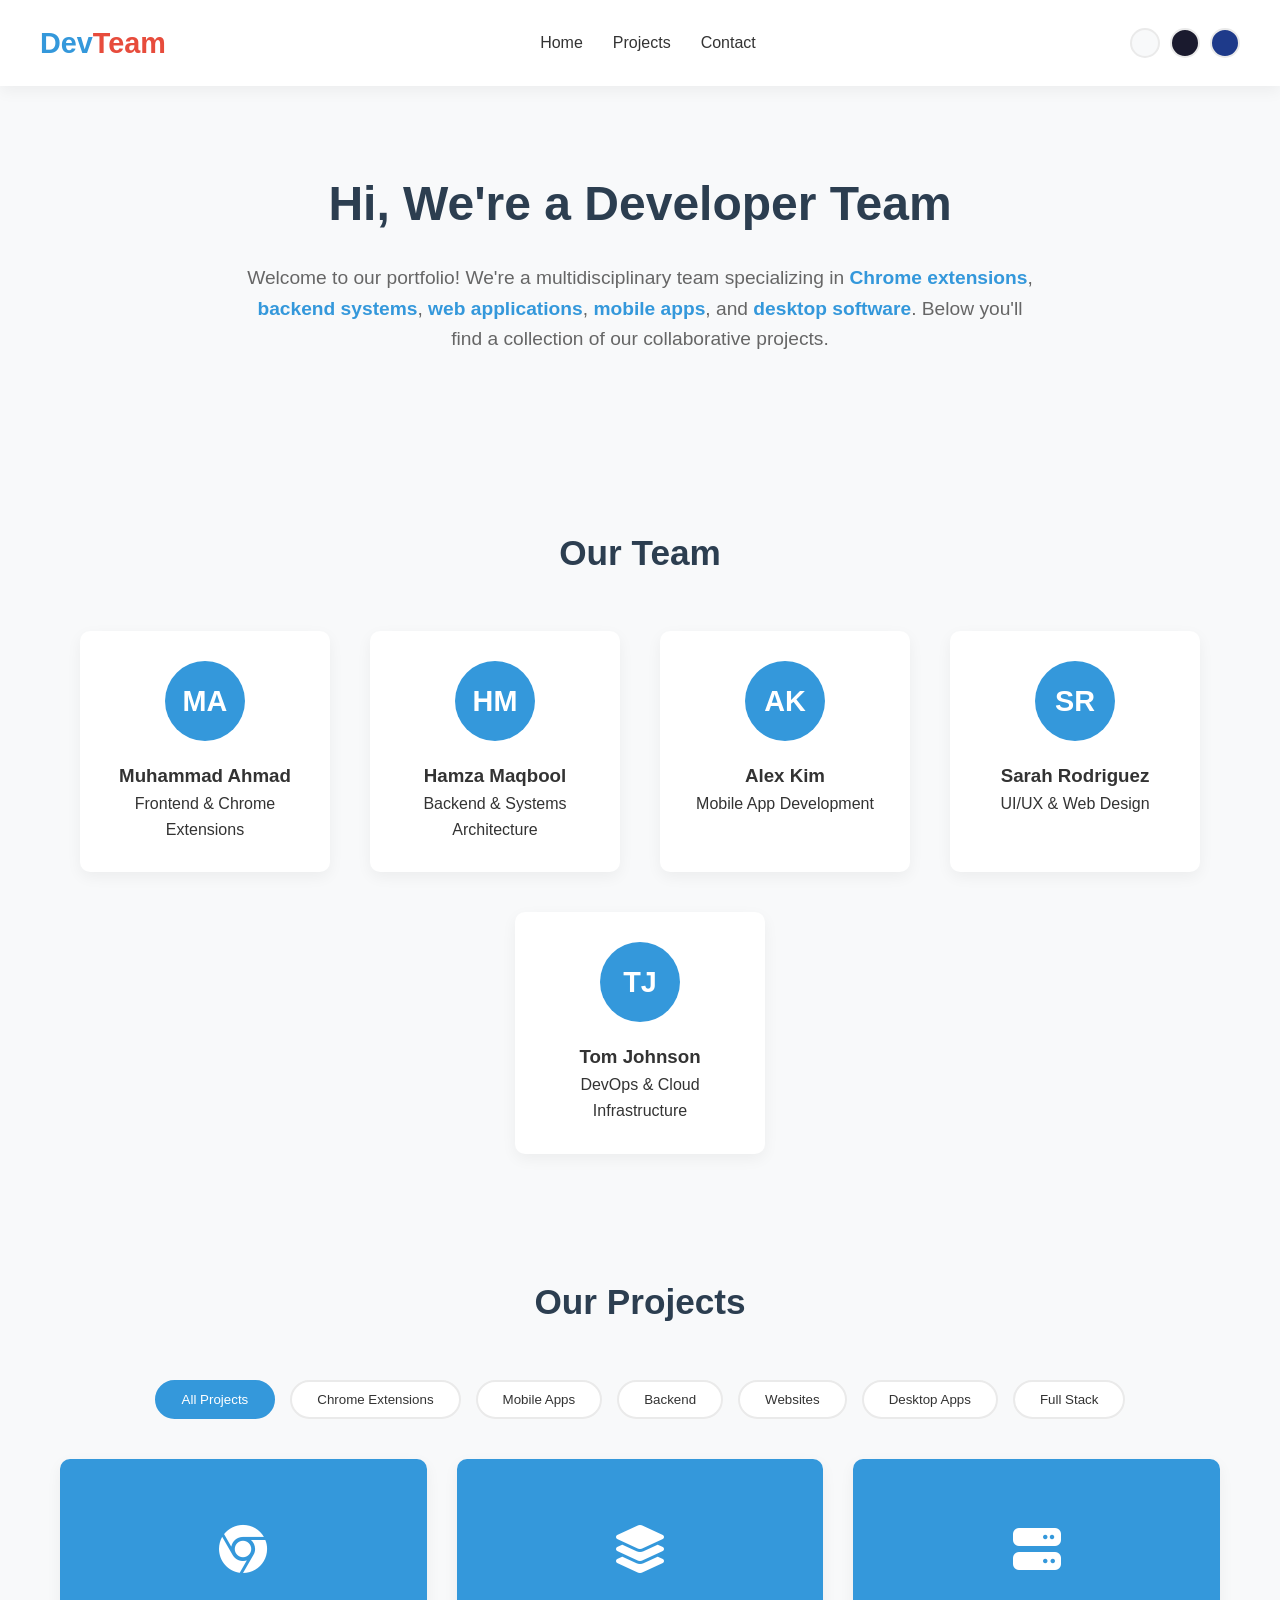
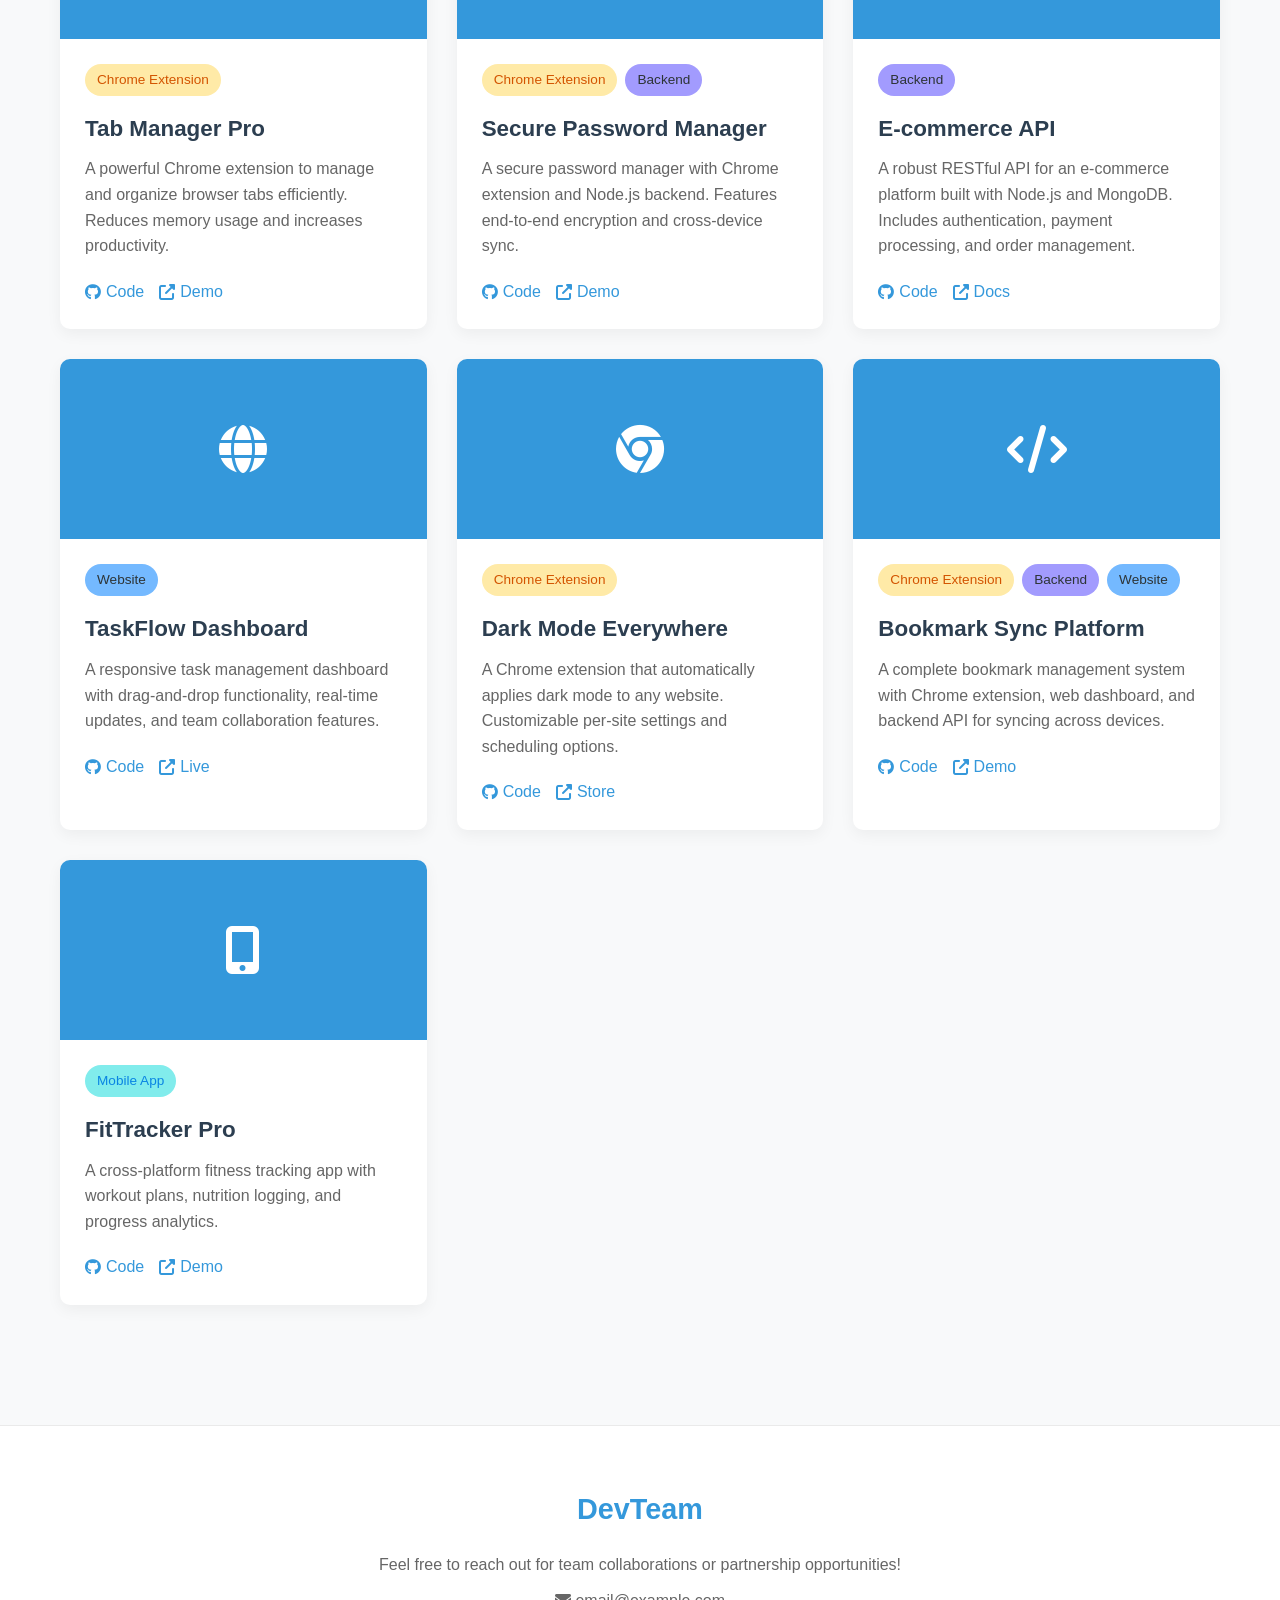
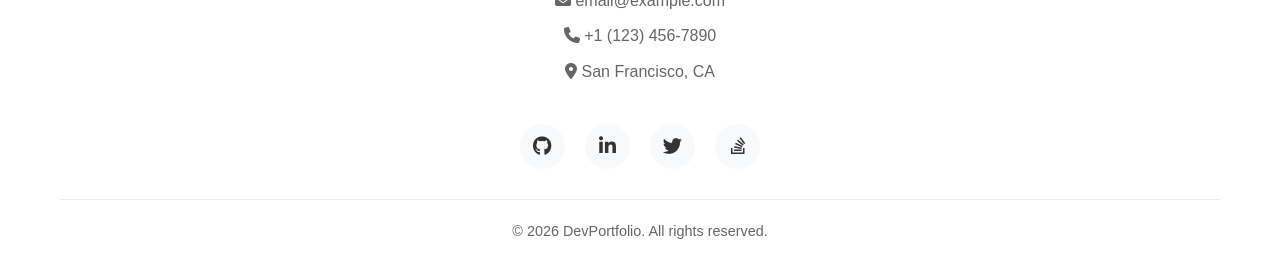
==== commit 88b7be9c: "updated to team" ====
--- a/index.html
+++ b/index.html
@@ -4,7 +4,7 @@
 <head>
     <meta charset="UTF-8">
     <meta name="viewport" content="width=device-width, initial-scale=1.0">
-   <title>Our Projects | Developer Duo Portfolio</title>
+    <title>Our Projects | Developer Team Portfolio</title>
     <link rel="stylesheet" href="https://cdnjs.cloudflare.com/ajax/libs/font-awesome/6.4.0/css/all.min.css">
     <link rel="stylesheet" href="styles.css">
     <style>
@@ -16,7 +16,7 @@
     <!-- Header with navigation -->
     <header>
         <div class="container nav-container">
-            <div class="logo">Dev<span>Duo</span></div>
+            <div class="logo">Dev<span>Team</span></div>
             <ul class="nav-links">
                 <li><a href="#home">Home</a></li>
                 <li><a href="#projects">Projects</a></li>
@@ -33,11 +33,15 @@
     <!-- Hero section with introduction -->
     <section class="hero" id="home">
         <div class="container">
-            <h1>Hi, We're a Developer Duo</h1>
+            <h1>Hi, We're a Developer Team</h1>
+            <!-- Lines 27-31 -->
             <p>
-                Welcome to our portfolio! We specialize in creating <span class="highlight">Chrome extensions</span>,
-                <span class="highlight">backend systems</span>, and <span class="highlight">web applications</span>.
-                We enjoy solving real-world problems through clean, efficient code and user-friendly interfaces.
+                Welcome to our portfolio! We're a multidisciplinary team specializing in
+                <span class="highlight">Chrome extensions</span>,
+                <span class="highlight">backend systems</span>,
+                <span class="highlight">web applications</span>,
+                <span class="highlight">mobile apps</span>, and
+                <span class="highlight">desktop software</span>.
                 Below you'll find a collection of our collaborative projects.
             </p>
         </div>
@@ -47,18 +51,33 @@
     <section class="team">
         <div class="container">
             <h2 class="section-title">Our Team</h2>
+            <!-- Replace the current team-members div (lines 44-55) with: -->
             <div class="team-members">
-                                <div class="team-member">
+                <div class="team-member">
+                    <div class="member-avatar">MA</div>
+                    <h3>Muhammad Ahmad</h3>
+                    <p>Frontend & Chrome Extensions</p>
+                </div>
+                <div class="team-member">
                     <div class="member-avatar">HM</div>
                     <h3>Hamza Maqbool</h3>
                     <p>Backend & Systems Architecture</p>
                 </div>
                 <div class="team-member">
-                    <div class="member-avatar">MA</div>
-                    <h3>Muhammad Ahmad</h3>
-                    <p>Frontend & Chrome Extension Specialist</p>
-                </div>
-
+                    <div class="member-avatar">AK</div>
+                    <h3>Alex Kim</h3>
+                    <p>Mobile App Development</p>
+                </div>
+                <div class="team-member">
+                    <div class="member-avatar">SR</div>
+                    <h3>Sarah Rodriguez</h3>
+                    <p>UI/UX & Web Design</p>
+                </div>
+                <div class="team-member">
+                    <div class="member-avatar">TJ</div>
+                    <h3>Tom Johnson</h3>
+                    <p>DevOps & Cloud Infrastructure</p>
+                </div>
             </div>
         </div>
     </section>
@@ -68,13 +87,15 @@
         <div class="container">
             <h2 class="section-title">Our Projects</h2>
 
-            <!-- Project category tabs -->
+            <!-- Update category tabs (lines 70-76) to include: -->
             <div class="category-tabs">
                 <button class="category-btn active" data-category="all">All Projects</button>
                 <button class="category-btn" data-category="chrome">Chrome Extensions</button>
+                <button class="category-btn" data-category="mobile">Mobile Apps</button>
                 <button class="category-btn" data-category="backend">Backend</button>
                 <button class="category-btn" data-category="web">Websites</button>
-                <button class="category-btn" data-category="combined">Combined</button>
+                <button class="category-btn" data-category="desktop">Desktop Apps</button>
+                <button class="category-btn" data-category="combined">Full Stack</button>
             </div>
 
             <!-- Projects grid -->
@@ -231,6 +252,32 @@
                         </div>
                     </div>
                 </div>
+
+                <!-- Add this new project after the last one (around line 165) -->
+                <!-- Mobile App Project -->
+                <div class="project-card" data-category="mobile">
+                    <div class="project-image">
+                        <i class="fas fa-mobile-alt"></i>
+                    </div>
+                    <div class="project-content">
+                        <div class="project-tags">
+                            <span class="project-tag mobile">Mobile App</span>
+                        </div>
+                        <h3 class="project-title">FitTracker Pro</h3>
+                        <p class="project-description">
+                            A cross-platform fitness tracking app with workout plans,
+                            nutrition logging, and progress analytics.
+                        </p>
+                        <div class="project-links">
+                            <a href="#" class="project-link">
+                                <i class="fab fa-github"></i> Code
+                            </a>
+                            <a href="#" class="project-link">
+                                <i class="fas fa-external-link-alt"></i> Demo
+                            </a>
+                        </div>
+                    </div>
+                </div>
             </div>
         </div>
     </section>
@@ -239,10 +286,11 @@
     <footer id="contact">
         <div class="container">
             <div class="footer-content">
-                <div class="footer-logo">Dev<span>Duo</span></div>
+                <div class="footer-logo">Dev<span>Team</span></div>
 
                 <div class="contact-info">
-                    <p>Feel free to reach out for collaborations or partnership opportunities!</p>
+                   <!-- Line 273 -->
+<p>Feel free to reach out for team collaborations or partnership opportunities!</p>
                     <!-- You can update these contact details later -->
                     <p><i class="fas fa-envelope"></i> email@example.com</p>
                     <p><i class="fas fa-phone"></i> +1 (123) 456-7890</p>
--- a/styles.css
+++ b/styles.css
@@ -289,7 +289,21 @@
      border-radius: 20px;
      font-size: 0.85rem;
  }
-
+/* Add these after existing .project-tag styles (around line 190) */
+.project-tag.mobile {
+    background-color: #81ecec;
+    color: #0984e3;
+}
+
+.project-tag.desktop {
+    background-color: #a29bfe;
+    color: #6c5ce7;
+}
+
+.project-tag.devops {
+    background-color: #55efc4;
+    color: #00b894;
+}
  .project-tag.chrome {
      background-color: #ffeaa7;
      color: #d35400;
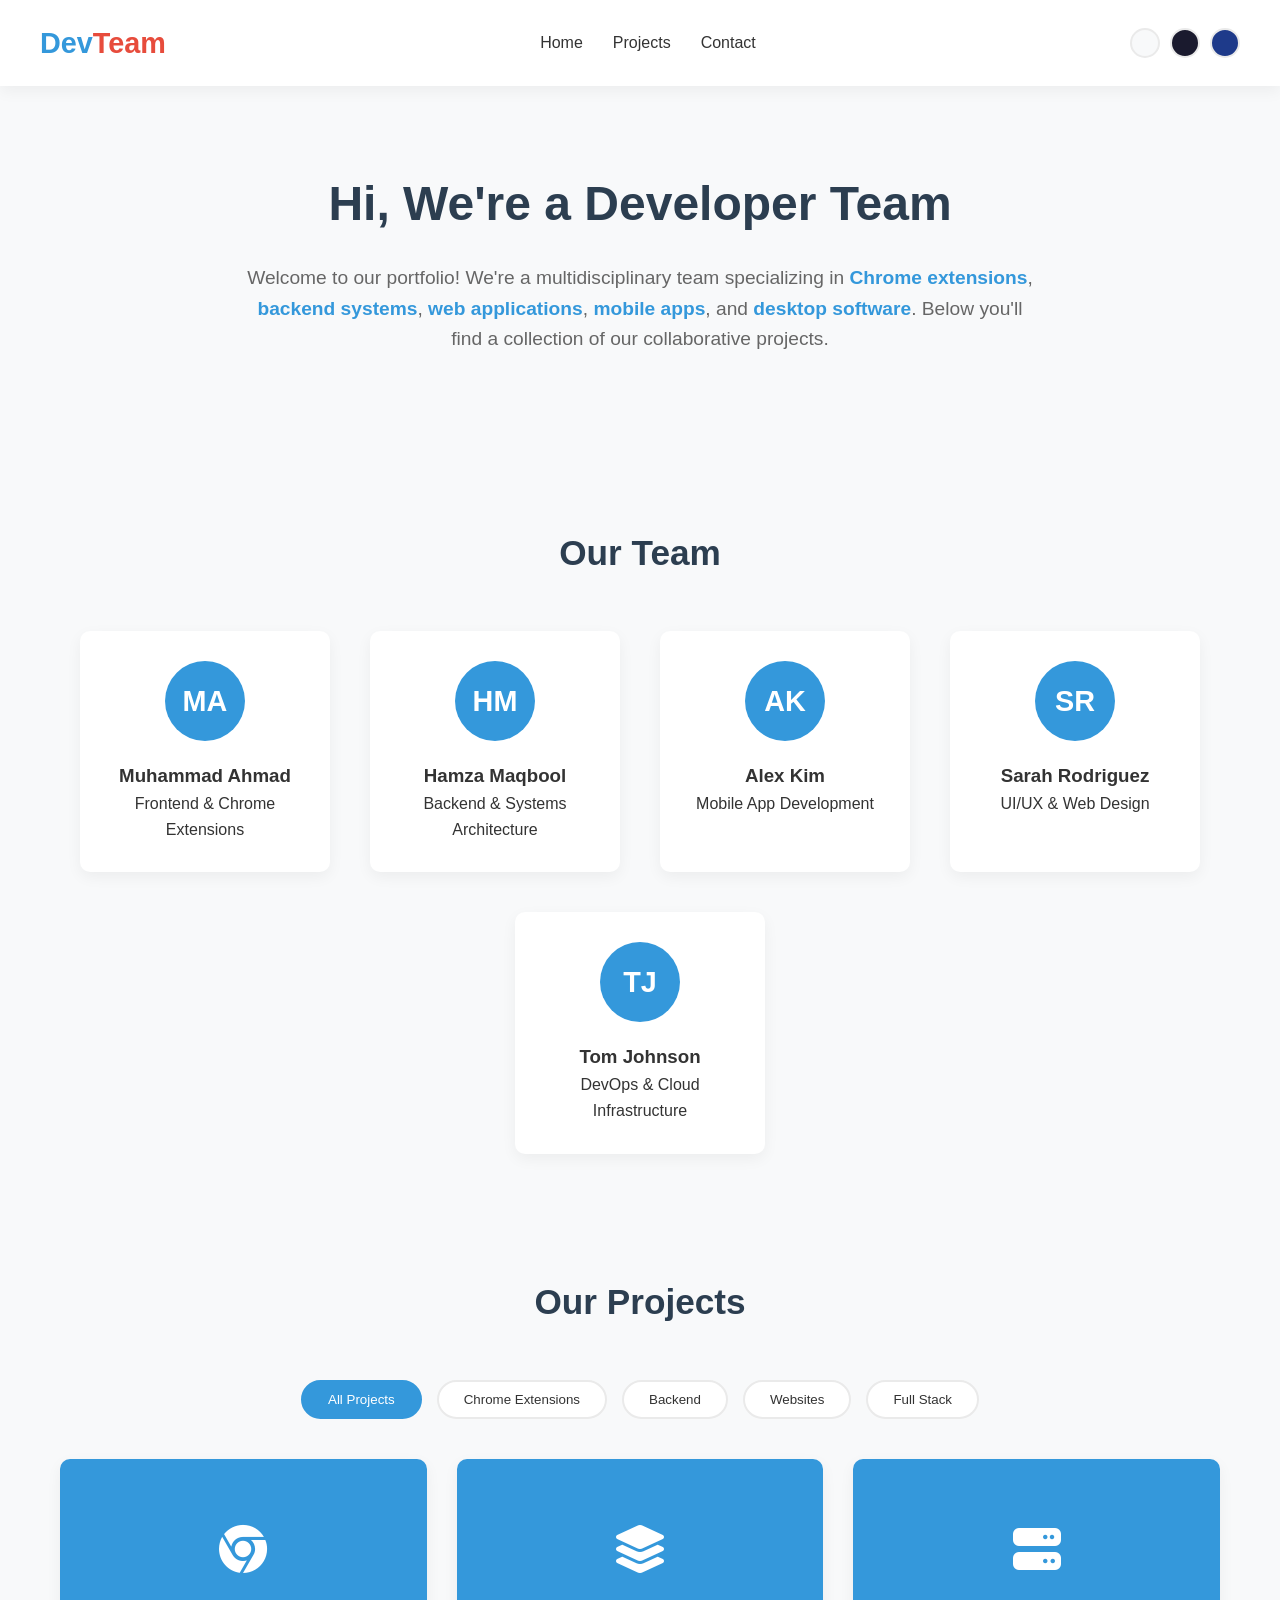
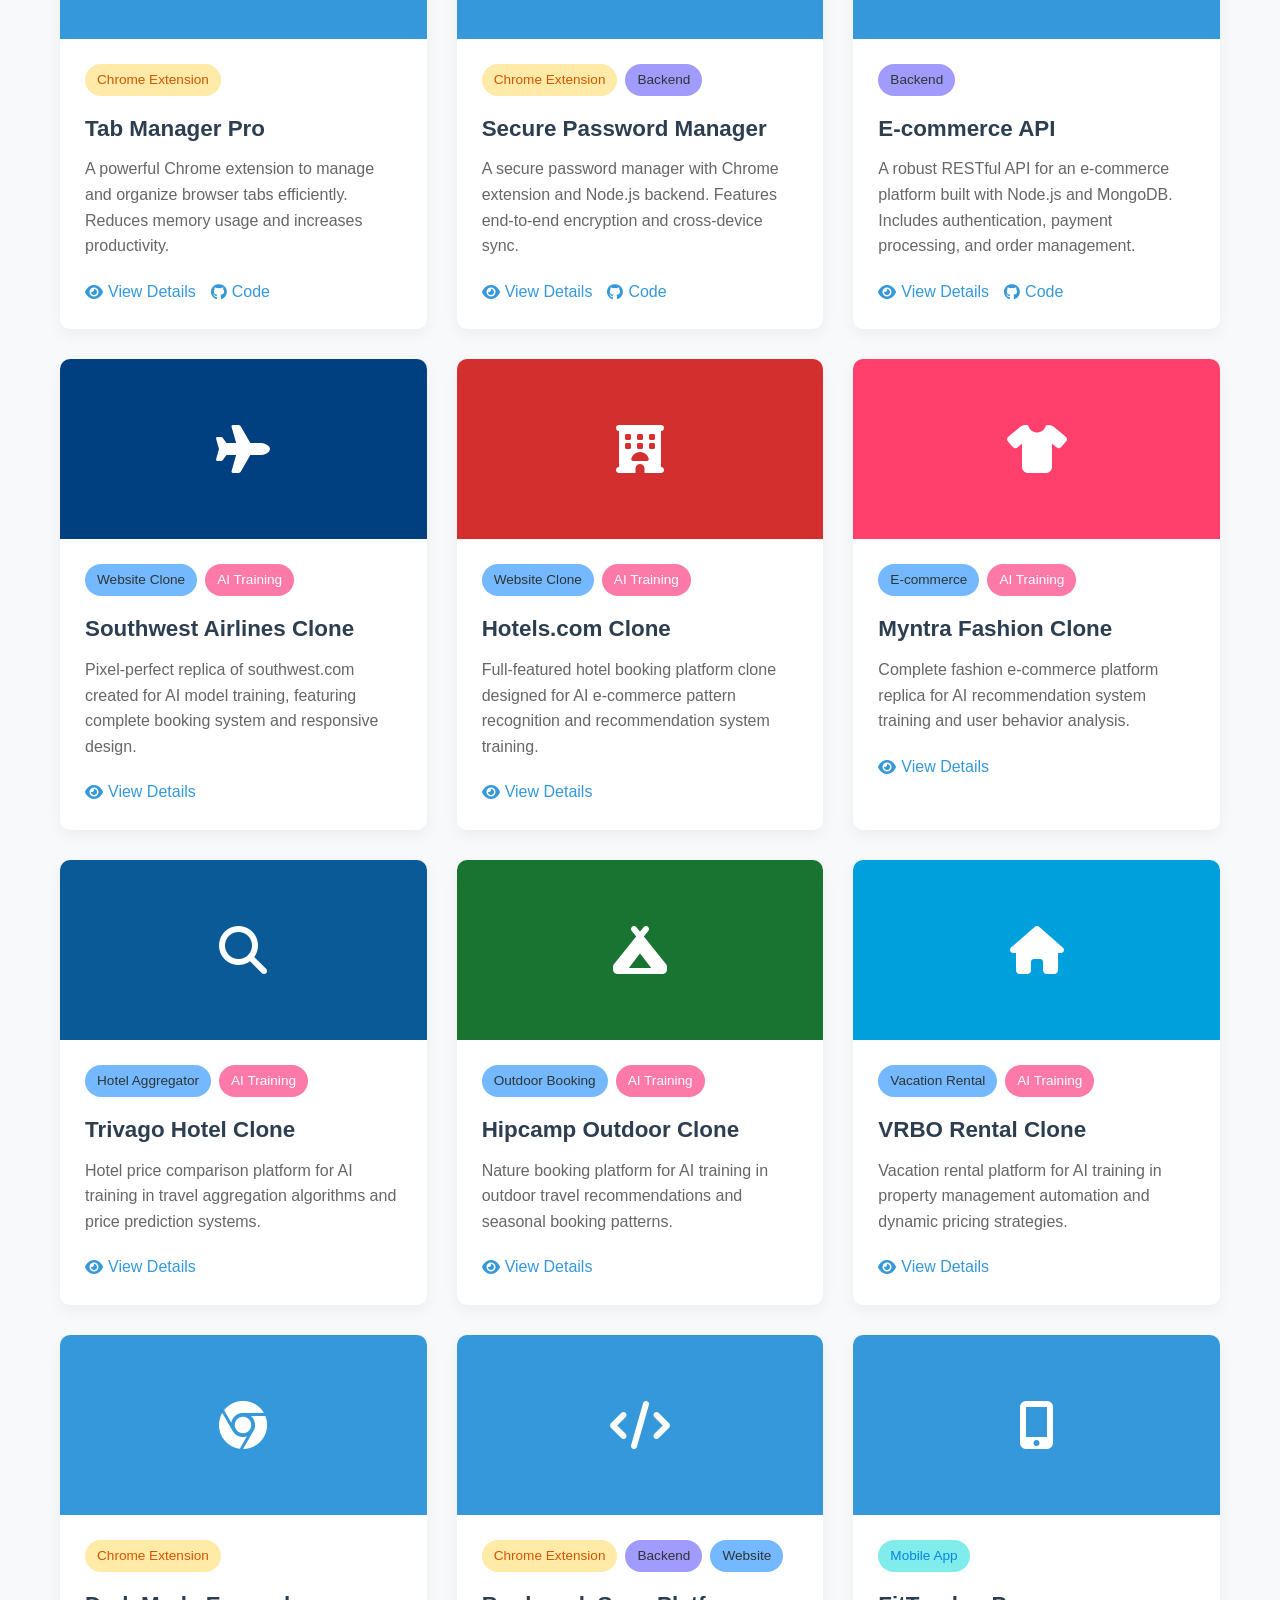
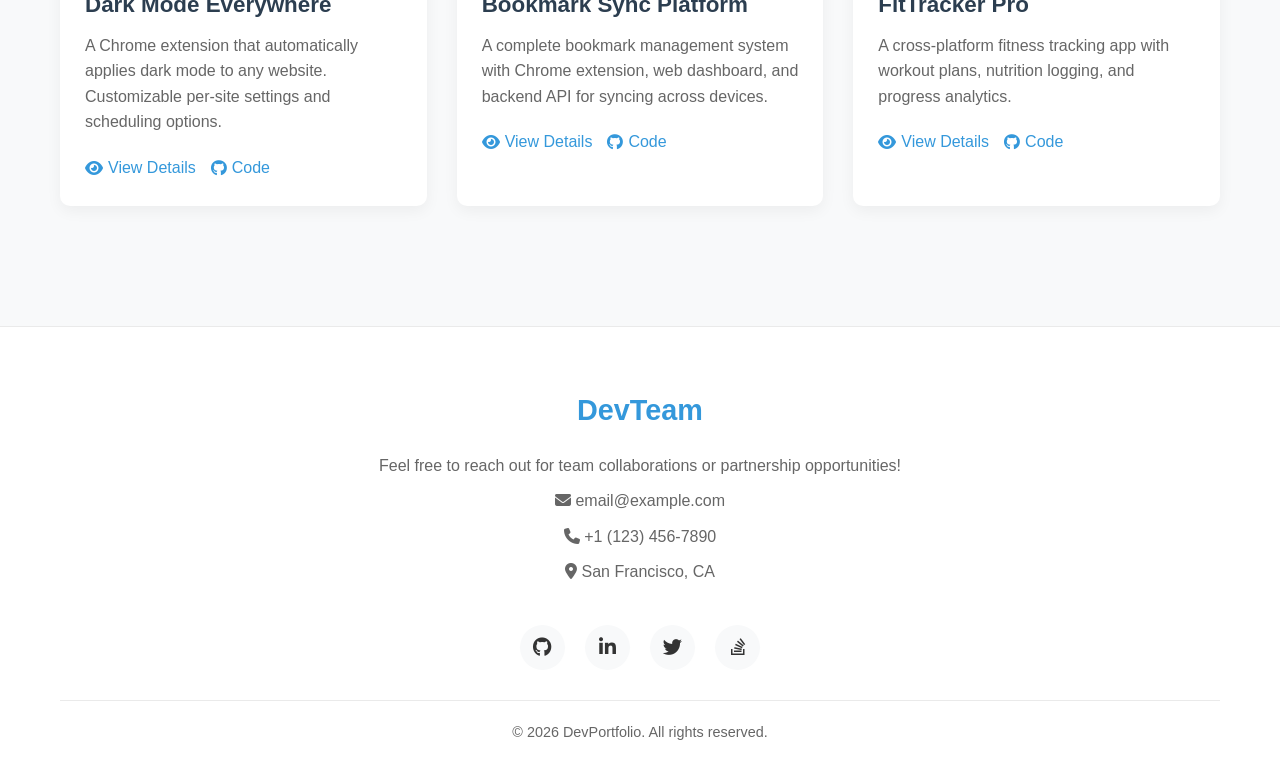
==== commit 41870d6c: "new projects added" ====
--- a/index.html
+++ b/index.html
@@ -91,10 +91,10 @@
             <div class="category-tabs">
                 <button class="category-btn active" data-category="all">All Projects</button>
                 <button class="category-btn" data-category="chrome">Chrome Extensions</button>
-                <button class="category-btn" data-category="mobile">Mobile Apps</button>
+                <!-- <button class="category-btn" data-category="mobile">Mobile Apps</button> -->
                 <button class="category-btn" data-category="backend">Backend</button>
                 <button class="category-btn" data-category="web">Websites</button>
-                <button class="category-btn" data-category="desktop">Desktop Apps</button>
+                <!-- <button class="category-btn" data-category="desktop">Desktop Apps</button> -->
                 <button class="category-btn" data-category="combined">Full Stack</button>
             </div>
 
@@ -114,12 +114,13 @@
                             A powerful Chrome extension to manage and organize browser tabs efficiently.
                             Reduces memory usage and increases productivity.
                         </p>
-                        <div class="project-links">
-                            <a href="#" class="project-link">
-                                <i class="fab fa-github"></i> Code
-                            </a>
-                            <a href="#" class="project-link">
-                                <i class="fas fa-external-link-alt"></i> Demo
+                        <!-- In your project card, replace existing links with: -->
+                        <div class="project-links">
+                            <a href="project-tab-manager.html" class="project-link" target="_blank">
+                                <i class="fas fa-eye"></i> View Details
+                            </a>
+                            <a href="#" class="project-link">
+                                <i class="fab fa-github"></i> Code
                             </a>
                         </div>
                     </div>
@@ -140,12 +141,13 @@
                             A secure password manager with Chrome extension and Node.js backend.
                             Features end-to-end encryption and cross-device sync.
                         </p>
-                        <div class="project-links">
-                            <a href="#" class="project-link">
-                                <i class="fab fa-github"></i> Code
-                            </a>
-                            <a href="#" class="project-link">
-                                <i class="fas fa-external-link-alt"></i> Demo
+                        <!-- In your project card, replace existing links with: -->
+                        <div class="project-links">
+                            <a href="project-tab-manager.html" class="project-link" target="_blank">
+                                <i class="fas fa-eye"></i> View Details
+                            </a>
+                            <a href="#" class="project-link">
+                                <i class="fab fa-github"></i> Code
                             </a>
                         </div>
                     </div>
@@ -165,41 +167,156 @@
                             A robust RESTful API for an e-commerce platform built with Node.js and MongoDB.
                             Includes authentication, payment processing, and order management.
                         </p>
-                        <div class="project-links">
-                            <a href="#" class="project-link">
-                                <i class="fab fa-github"></i> Code
-                            </a>
-                            <a href="#" class="project-link">
-                                <i class="fas fa-external-link-alt"></i> Docs
-                            </a>
-                        </div>
-                    </div>
-                </div>
-
-                <!-- Project 4 - Website -->
+                        <!-- In your project card, replace existing links with: -->
+                        <div class="project-links">
+                            <a href="project-tab-manager.html" class="project-link" target="_blank">
+                                <i class="fas fa-eye"></i> View Details
+                            </a>
+                            <a href="#" class="project-link">
+                                <i class="fab fa-github"></i> Code
+                            </a>
+                        </div>
+                    </div>
+                </div>
+
+
+                <!-- Southwest Clone Card -->
                 <div class="project-card" data-category="web">
-                    <div class="project-image">
-                        <i class="fas fa-globe"></i>
-                    </div>
-                    <div class="project-content">
-                        <div class="project-tags">
-                            <span class="project-tag web">Website</span>
-                        </div>
-                        <h3 class="project-title">TaskFlow Dashboard</h3>
-                        <p class="project-description">
-                            A responsive task management dashboard with drag-and-drop functionality,
-                            real-time updates, and team collaboration features.
-                        </p>
-                        <div class="project-links">
-                            <a href="#" class="project-link">
-                                <i class="fab fa-github"></i> Code
-                            </a>
-                            <a href="#" class="project-link">
-                                <i class="fas fa-external-link-alt"></i> Live
-                            </a>
-                        </div>
-                    </div>
-                </div>
+                    <div class="project-image" style="background-color: #004080;">
+                        <i class="fas fa-plane"></i>
+                    </div>
+                    <div class="project-content">
+                        <div class="project-tags">
+                            <span class="project-tag web">Website Clone</span>
+                            <span class="project-tag" style="background:#fd79a8;color:white;">AI Training</span>
+                        </div>
+                        <h3 class="project-title">Southwest Airlines Clone</h3>
+                        <p class="project-description">
+                            Pixel-perfect replica of southwest.com created for AI model training,
+                            featuring complete booking system and responsive design.
+                        </p>
+                        <div class="project-links">
+                            <a href="project-southwest.html" class="project-link" target="_blank">
+                                <i class="fas fa-eye"></i> View Details
+                            </a>
+                        </div>
+                    </div>
+                </div>
+
+                <!-- Hotels.com Clone Card -->
+                <div class="project-card" data-category="web">
+                    <div class="project-image" style="background-color: #d32f2f;">
+                        <i class="fas fa-hotel"></i>
+                    </div>
+                    <div class="project-content">
+                        <div class="project-tags">
+                            <span class="project-tag web">Website Clone</span>
+                            <span class="project-tag" style="background:#fd79a8;color:white;">AI Training</span>
+                        </div>
+                        <h3 class="project-title">Hotels.com Clone</h3>
+                        <p class="project-description">
+                            Full-featured hotel booking platform clone designed for AI e-commerce
+                            pattern recognition and recommendation system training.
+                        </p>
+                        <div class="project-links">
+                            <a href="project-hotels.html" class="project-link" target="_blank">
+                                <i class="fas fa-eye"></i> View Details
+                            </a>
+                        </div>
+                    </div>
+                </div>
+
+                <!-- Myntra Clone Card -->
+<div class="project-card" data-category="web">
+    <div class="project-image" style="background-color: #ff3f6c;">
+        <i class="fas fa-tshirt"></i>
+    </div>
+    <div class="project-content">
+        <div class="project-tags">
+            <span class="project-tag web">E-commerce</span>
+            <span class="project-tag" style="background:#fd79a8;color:white;">AI Training</span>
+        </div>
+        <h3 class="project-title">Myntra Fashion Clone</h3>
+        <p class="project-description">
+            Complete fashion e-commerce platform replica for AI recommendation 
+            system training and user behavior analysis.
+        </p>
+        <div class="project-links">
+            <a href="project-myntra.html" class="project-link" target="_blank">
+                <i class="fas fa-eye"></i> View Details
+            </a>
+        </div>
+    </div>
+</div>
+
+<!-- Trivago Clone Card -->
+<div class="project-card" data-category="web">
+    <div class="project-image" style="background-color: #0a5a97;">
+        <i class="fas fa-search"></i>
+    </div>
+    <div class="project-content">
+        <div class="project-tags">
+            <span class="project-tag web">Hotel Aggregator</span>
+            <span class="project-tag" style="background:#fd79a8;color:white;">AI Training</span>
+        </div>
+        <h3 class="project-title">Trivago Hotel Clone</h3>
+        <p class="project-description">
+            Hotel price comparison platform for AI training in travel aggregation 
+            algorithms and price prediction systems.
+        </p>
+        <div class="project-links">
+            <a href="project-trivago.html" class="project-link" target="_blank">
+                <i class="fas fa-eye"></i> View Details
+            </a>
+        </div>
+    </div>
+</div>
+
+<!-- Hipcamp Clone Card -->
+<div class="project-card" data-category="web">
+    <div class="project-image" style="background-color: #1a7431;">
+        <i class="fas fa-campground"></i>
+    </div>
+    <div class="project-content">
+        <div class="project-tags">
+            <span class="project-tag web">Outdoor Booking</span>
+            <span class="project-tag" style="background:#fd79a8;color:white;">AI Training</span>
+        </div>
+        <h3 class="project-title">Hipcamp Outdoor Clone</h3>
+        <p class="project-description">
+            Nature booking platform for AI training in outdoor travel recommendations 
+            and seasonal booking patterns.
+        </p>
+        <div class="project-links">
+            <a href="project-hipcamp.html" class="project-link" target="_blank">
+                <i class="fas fa-eye"></i> View Details
+            </a>
+        </div>
+    </div>
+</div>
+
+<!-- VRBO Clone Card -->
+<div class="project-card" data-category="web">
+    <div class="project-image" style="background-color: #00a0dc;">
+        <i class="fas fa-home"></i>
+    </div>
+    <div class="project-content">
+        <div class="project-tags">
+            <span class="project-tag web">Vacation Rental</span>
+            <span class="project-tag" style="background:#fd79a8;color:white;">AI Training</span>
+        </div>
+        <h3 class="project-title">VRBO Rental Clone</h3>
+        <p class="project-description">
+            Vacation rental platform for AI training in property management automation 
+            and dynamic pricing strategies.
+        </p>
+        <div class="project-links">
+            <a href="project-vrbo.html" class="project-link" target="_blank">
+                <i class="fas fa-eye"></i> View Details
+            </a>
+        </div>
+    </div>
+</div>
 
                 <!-- Project 5 - Chrome Extension -->
                 <div class="project-card" data-category="chrome">
@@ -215,12 +332,13 @@
                             A Chrome extension that automatically applies dark mode to any website.
                             Customizable per-site settings and scheduling options.
                         </p>
-                        <div class="project-links">
-                            <a href="#" class="project-link">
-                                <i class="fab fa-github"></i> Code
-                            </a>
-                            <a href="#" class="project-link">
-                                <i class="fas fa-external-link-alt"></i> Store
+                        <!-- In your project card, replace existing links with: -->
+                        <div class="project-links">
+                            <a href="project-tab-manager.html" class="project-link" target="_blank">
+                                <i class="fas fa-eye"></i> View Details
+                            </a>
+                            <a href="#" class="project-link">
+                                <i class="fab fa-github"></i> Code
                             </a>
                         </div>
                     </div>
@@ -242,12 +360,13 @@
                             A complete bookmark management system with Chrome extension, web dashboard,
                             and backend API for syncing across devices.
                         </p>
-                        <div class="project-links">
-                            <a href="#" class="project-link">
-                                <i class="fab fa-github"></i> Code
-                            </a>
-                            <a href="#" class="project-link">
-                                <i class="fas fa-external-link-alt"></i> Demo
+                        <!-- In your project card, replace existing links with: -->
+                        <div class="project-links">
+                            <a href="project-tab-manager.html" class="project-link" target="_blank">
+                                <i class="fas fa-eye"></i> View Details
+                            </a>
+                            <a href="#" class="project-link">
+                                <i class="fab fa-github"></i> Code
                             </a>
                         </div>
                     </div>
@@ -268,17 +387,19 @@
                             A cross-platform fitness tracking app with workout plans,
                             nutrition logging, and progress analytics.
                         </p>
-                        <div class="project-links">
-                            <a href="#" class="project-link">
-                                <i class="fab fa-github"></i> Code
-                            </a>
-                            <a href="#" class="project-link">
-                                <i class="fas fa-external-link-alt"></i> Demo
+                        <!-- In your project card, replace existing links with: -->
+                        <div class="project-links">
+                            <a href="project-tab-manager.html" class="project-link" target="_blank">
+                                <i class="fas fa-eye"></i> View Details
+                            </a>
+                            <a href="#" class="project-link">
+                                <i class="fab fa-github"></i> Code
                             </a>
                         </div>
                     </div>
                 </div>
             </div>
+
         </div>
     </section>
 
@@ -289,8 +410,8 @@
                 <div class="footer-logo">Dev<span>Team</span></div>
 
                 <div class="contact-info">
-                   <!-- Line 273 -->
-<p>Feel free to reach out for team collaborations or partnership opportunities!</p>
+                    <!-- Line 273 -->
+                    <p>Feel free to reach out for team collaborations or partnership opportunities!</p>
                     <!-- You can update these contact details later -->
                     <p><i class="fas fa-envelope"></i> email@example.com</p>
                     <p><i class="fas fa-phone"></i> +1 (123) 456-7890</p>
